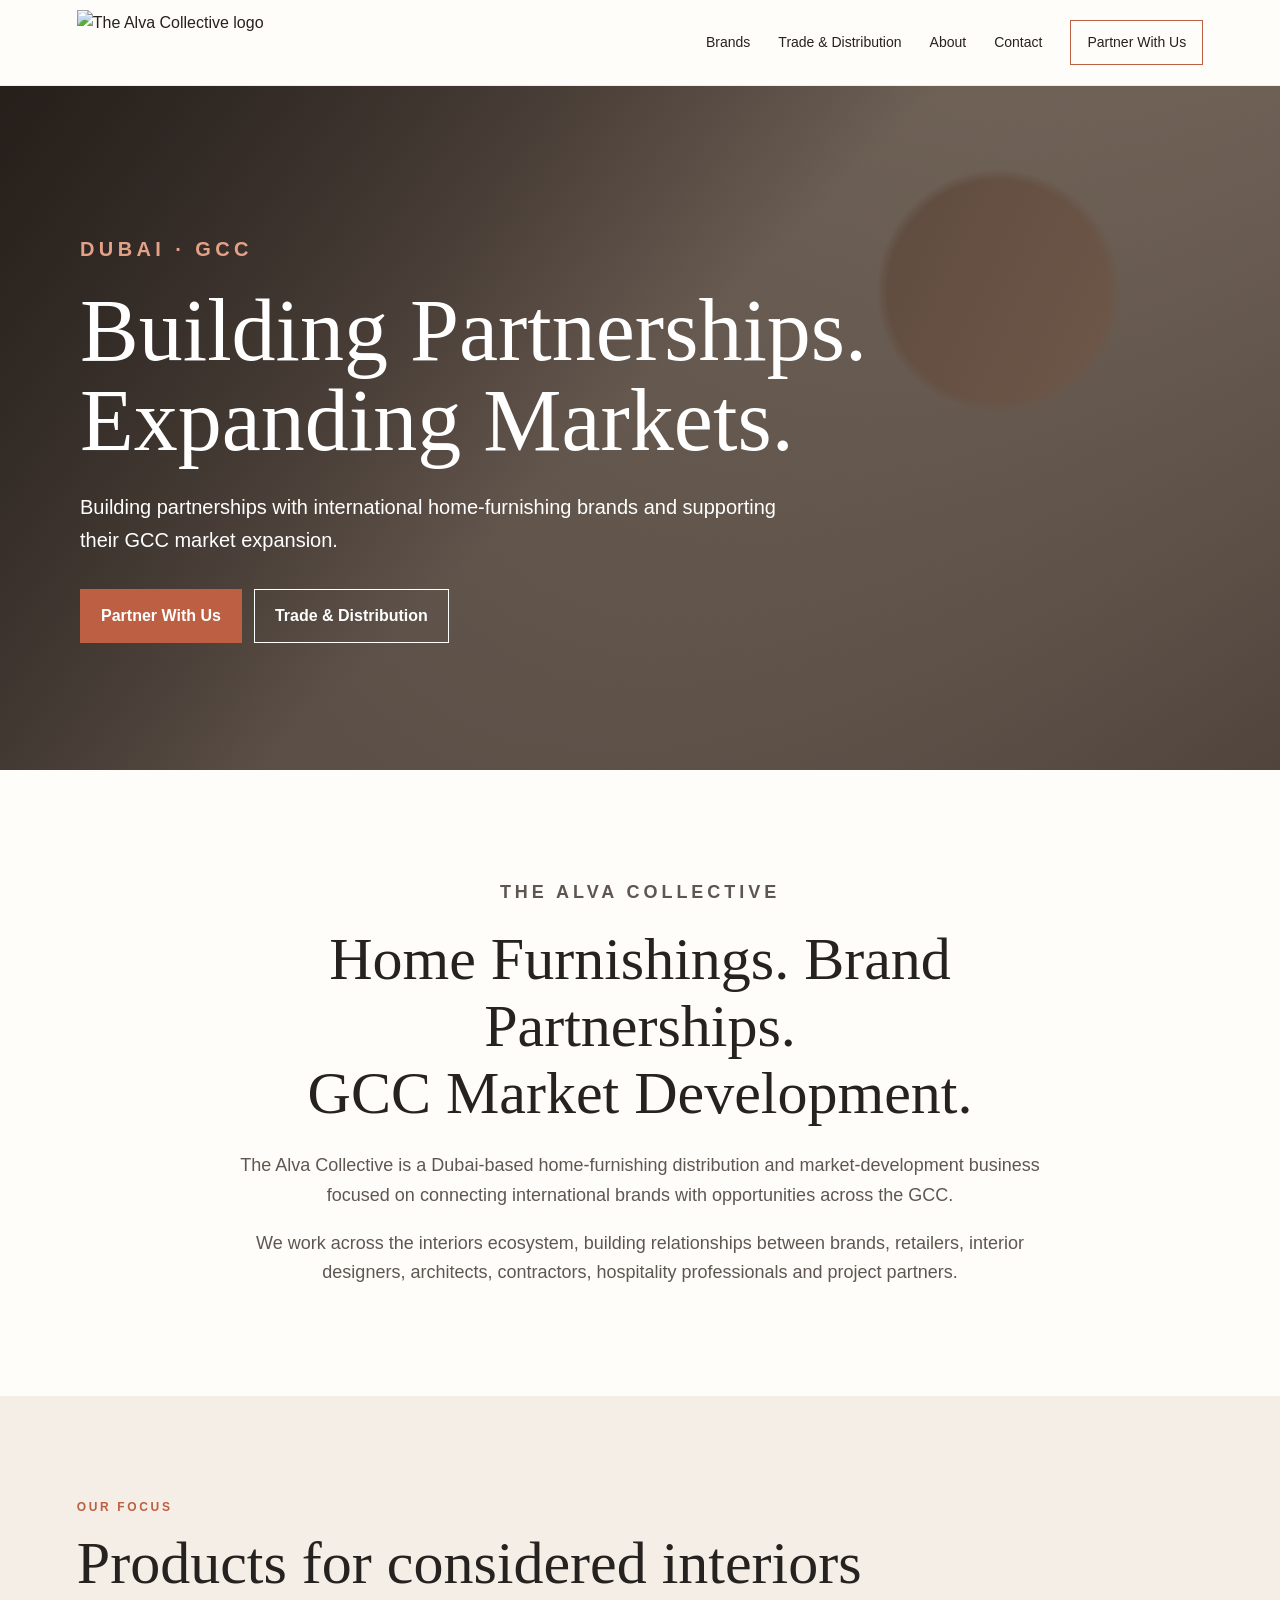
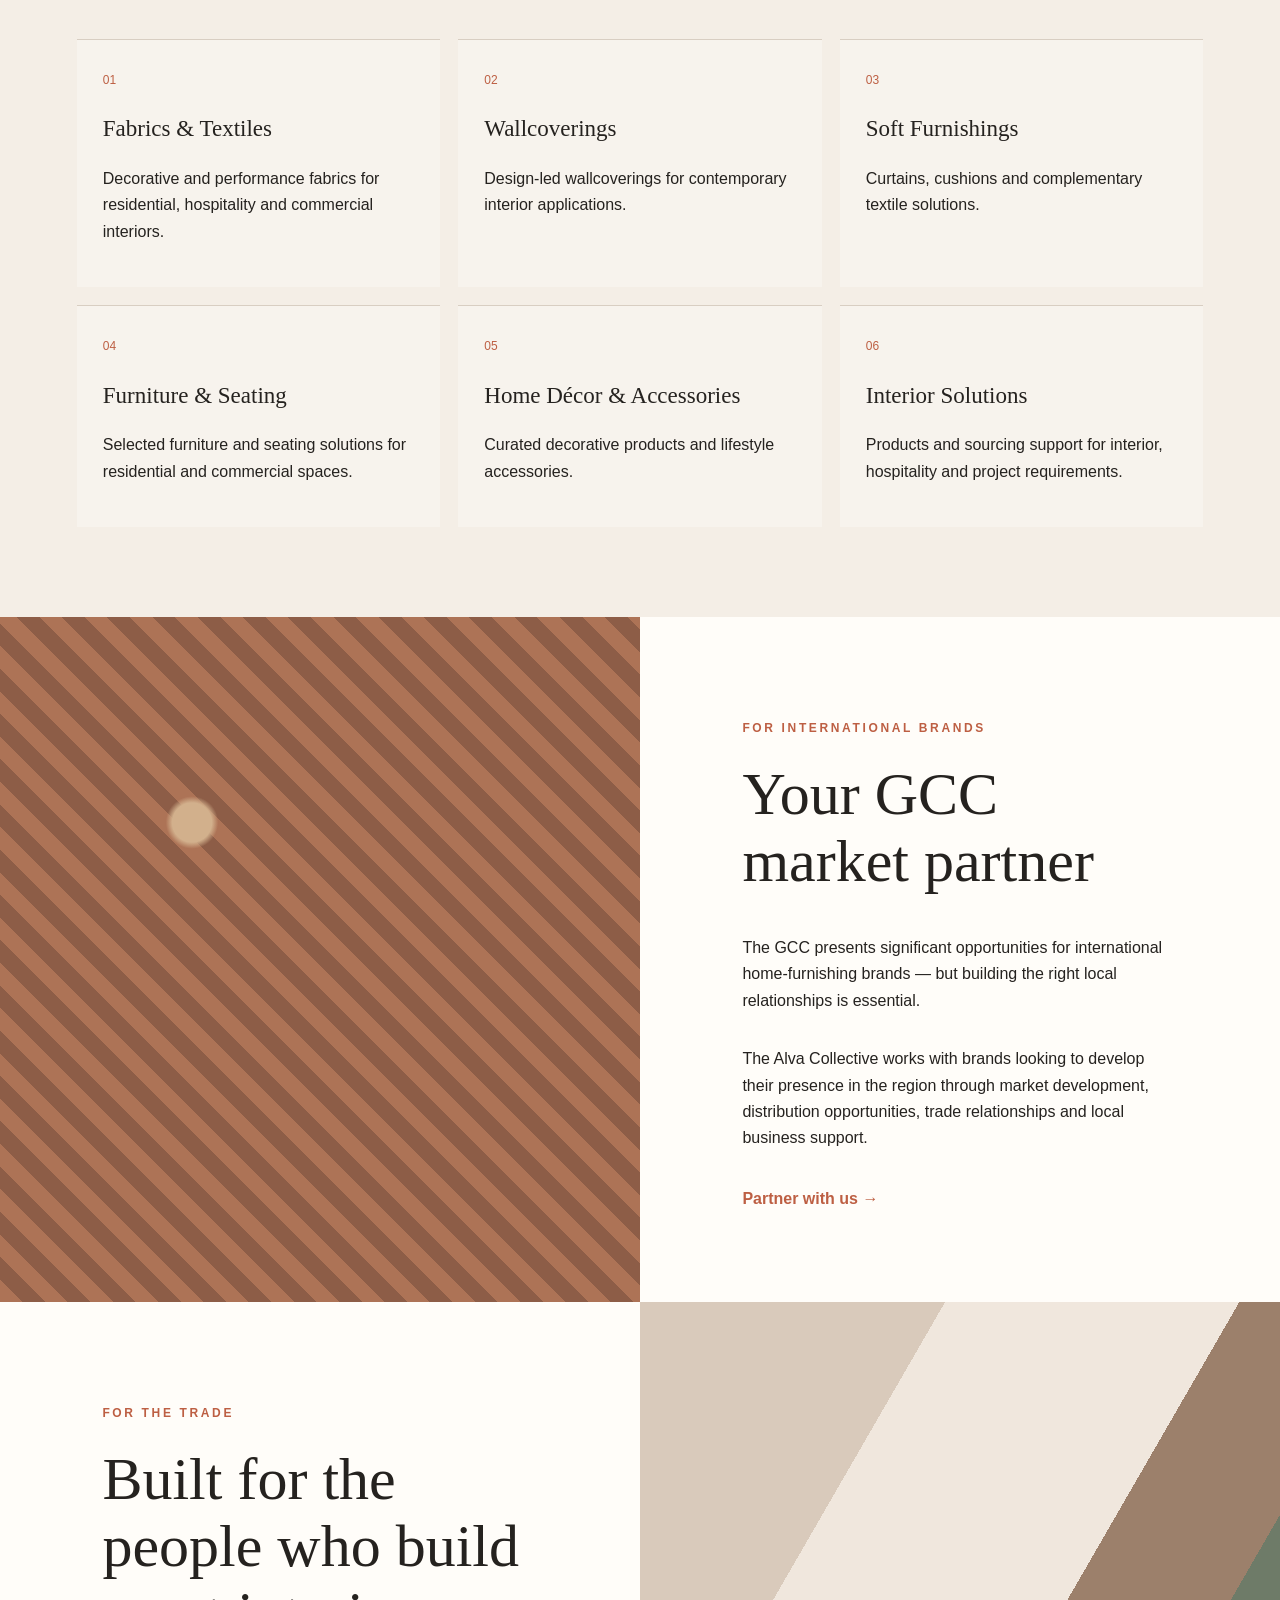
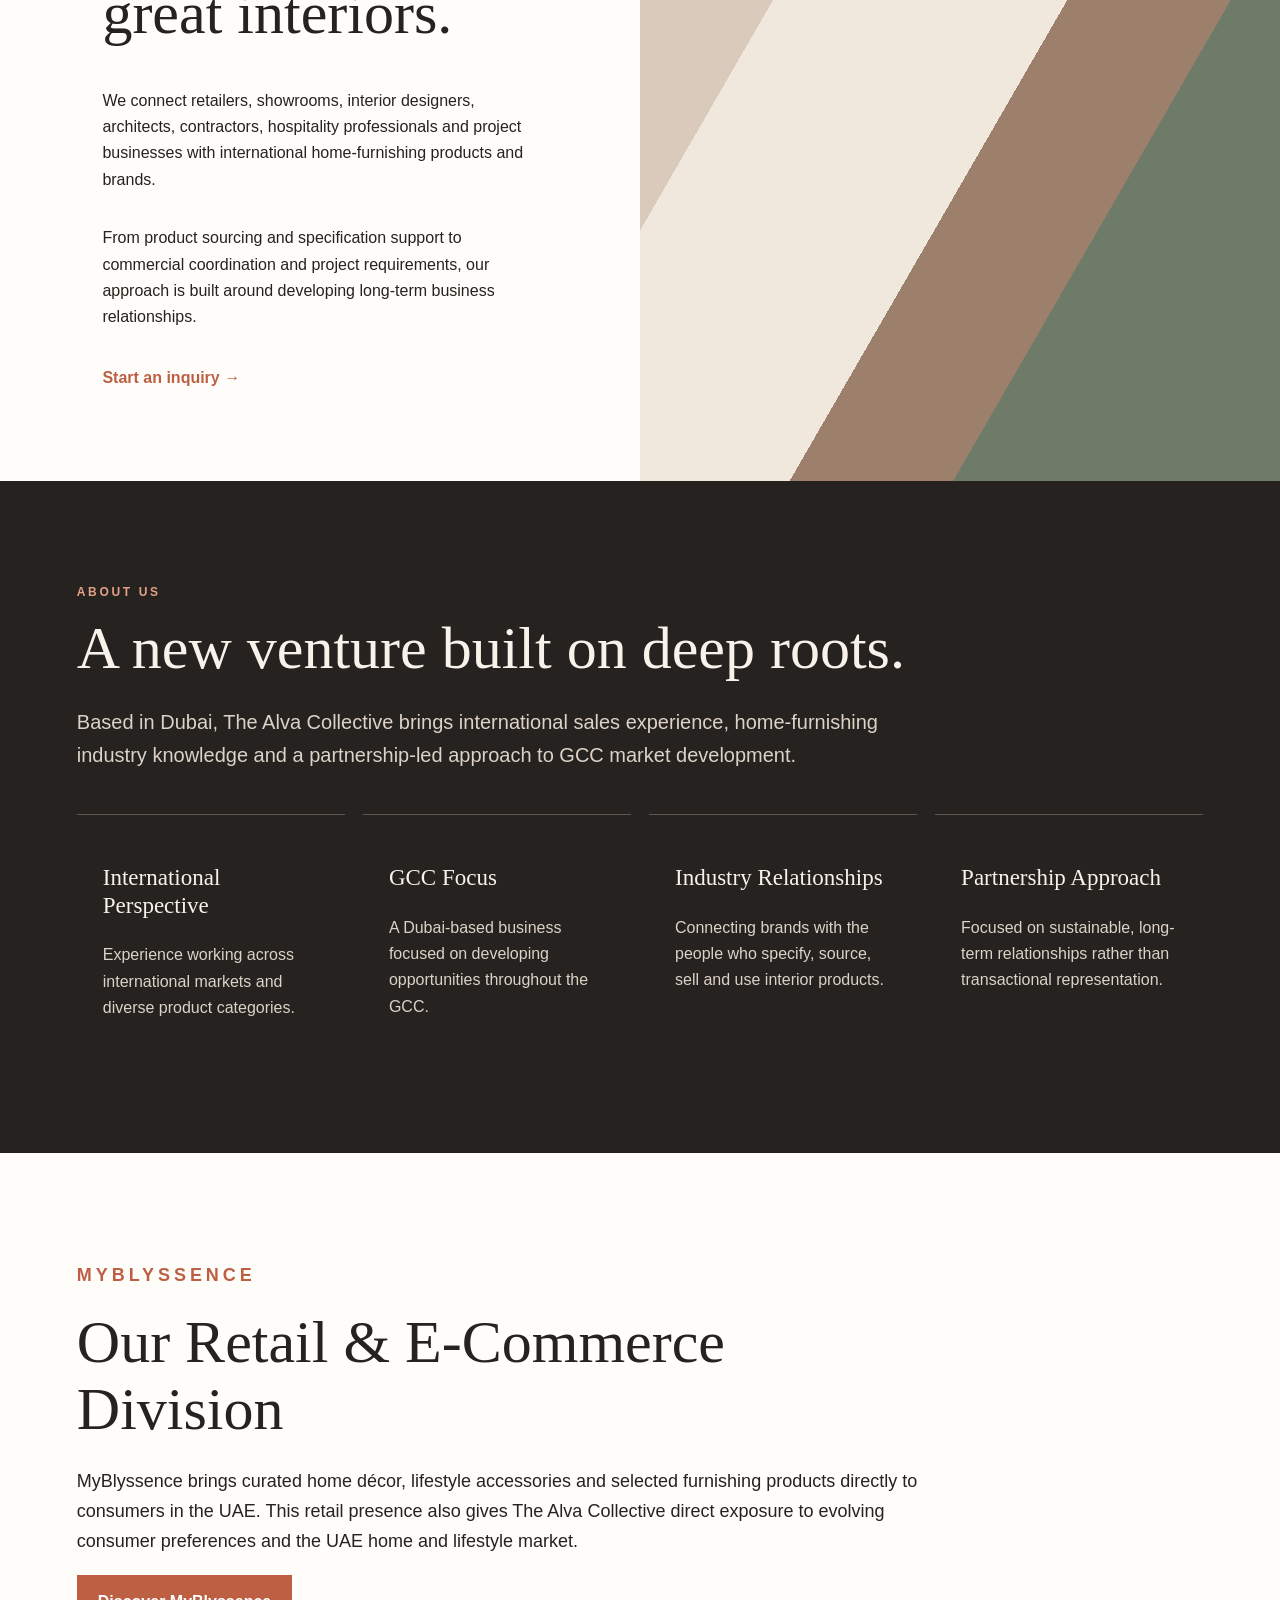
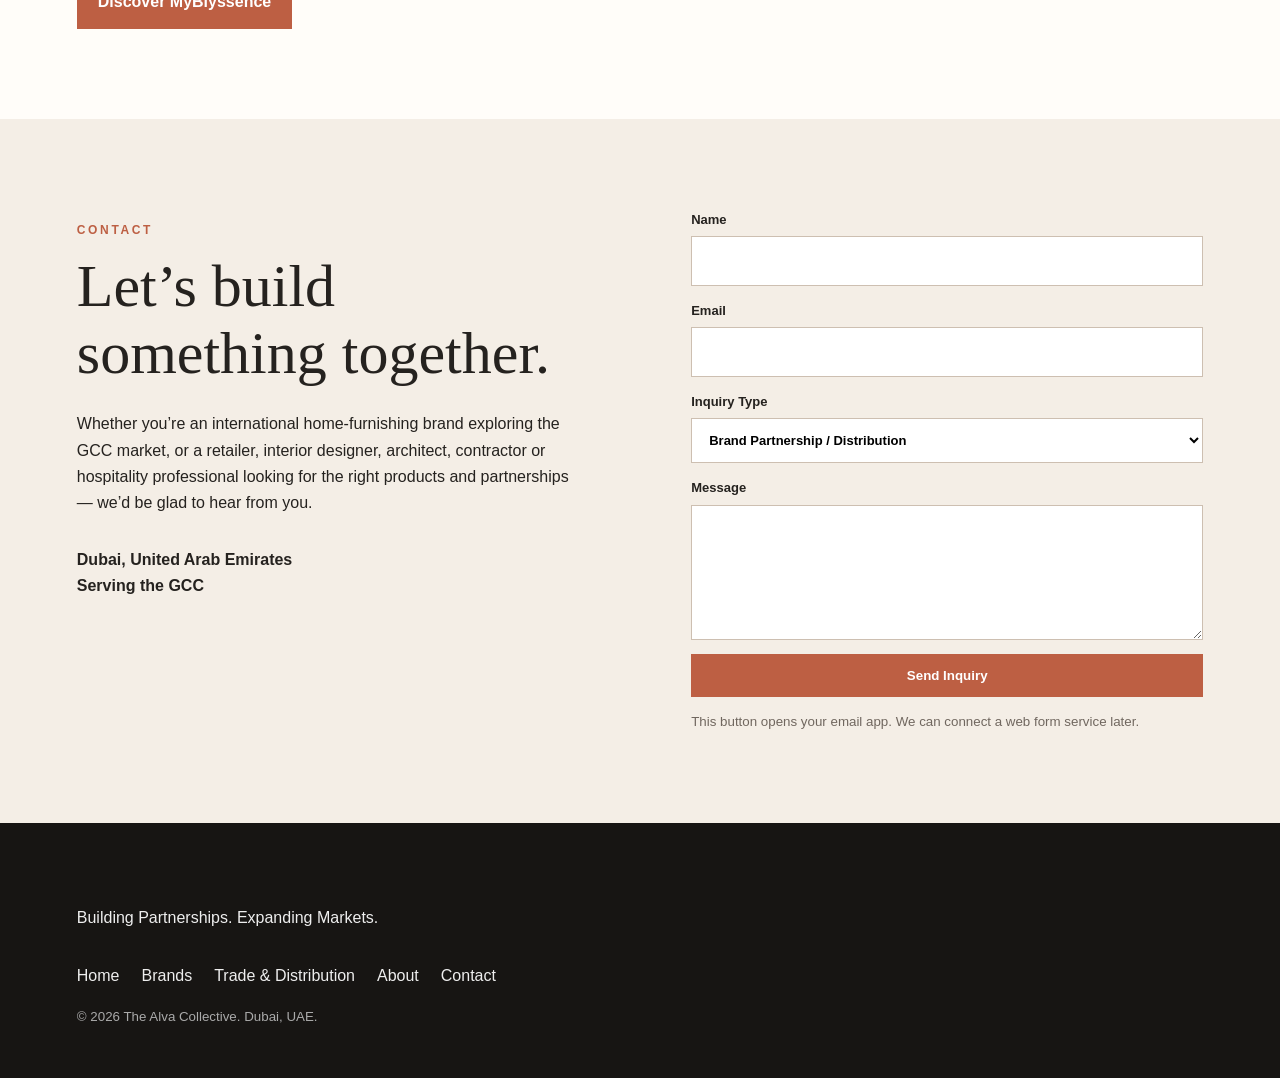
==== index.html @ be00d3bb "Add files via upload" ====
<!doctype html><html lang="en"><head><meta charset="utf-8"><meta name="viewport" content="width=device-width,initial-scale=1"><title>The Alva Collective | GCC Home Furnishing Partnerships</title><meta name="description" content="Dubai-based home-furnishing business building partnerships with international brands and supporting GCC market expansion."><link rel="stylesheet" href="styles.css"></head><body>
<header><a class="brand" href="#home"><img src="assets/logo.png" alt="The Alva Collective logo"></a><button class="menu" aria-label="Menu">☰</button><nav><a href="#brands">Brands</a><a href="#trade">Trade & Distribution</a><a href="#about">About</a><a href="#contact">Contact</a><a class="pill" href="#contact">Partner With Us</a></nav></header>
<main id="home">
<section class="hero"><div class="hero-bg"></div><div class="hero-copy"><p class="eyebrow">DUBAI · GCC</p><h1>Building Partnerships.<br>Expanding Markets.</h1><p>Building partnerships with international home-furnishing brands and supporting their GCC market expansion.</p><div class="actions"><a class="btn primary" href="#contact">Partner With Us</a><a class="btn ghost" href="#trade">Trade & Distribution</a></div></div></section>
<section class="intro"><p class="eyebrow">THE ALVA COLLECTIVE</p><h2>Home Furnishings. Brand Partnerships.<br>GCC Market Development.</h2><p>The Alva Collective is a Dubai-based home-furnishing distribution and market-development business focused on connecting international brands with opportunities across the GCC.</p><p>We work across the interiors ecosystem, building relationships between brands, retailers, interior designers, architects, contractors, hospitality professionals and project partners.</p></section>
<section id="brands" class="section warm"><p class="eyebrow">OUR FOCUS</p><h2>Products for considered interiors</h2><div class="grid six"><article><span>01</span><h3>Fabrics & Textiles</h3><p>Decorative and performance fabrics for residential, hospitality and commercial interiors.</p></article><article><span>02</span><h3>Wallcoverings</h3><p>Design-led wallcoverings for contemporary interior applications.</p></article><article><span>03</span><h3>Soft Furnishings</h3><p>Curtains, cushions and complementary textile solutions.</p></article><article><span>04</span><h3>Furniture & Seating</h3><p>Selected furniture and seating solutions for residential and commercial spaces.</p></article><article><span>05</span><h3>Home Décor & Accessories</h3><p>Curated decorative products and lifestyle accessories.</p></article><article><span>06</span><h3>Interior Solutions</h3><p>Products and sourcing support for interior, hospitality and project requirements.</p></article></div></section>
<section id="trade" class="split"><div class="visual texture"></div><div class="copy"><p class="eyebrow">FOR INTERNATIONAL BRANDS</p><h2>Your GCC market partner</h2><p>The GCC presents significant opportunities for international home-furnishing brands — but building the right local relationships is essential.</p><p>The Alva Collective works with brands looking to develop their presence in the region through market development, distribution opportunities, trade relationships and local business support.</p><a class="textlink" href="#contact">Partner with us →</a></div></section>
<section class="split reverse"><div class="visual interior"></div><div class="copy"><p class="eyebrow">FOR THE TRADE</p><h2>Built for the people who build great interiors.</h2><p>We connect retailers, showrooms, interior designers, architects, contractors, hospitality professionals and project businesses with international home-furnishing products and brands.</p><p>From product sourcing and specification support to commercial coordination and project requirements, our approach is built around developing long-term business relationships.</p><a class="textlink" href="#contact">Start an inquiry →</a></div></section>
<section id="about" class="section dark"><p class="eyebrow">ABOUT US</p><h2>A new venture built on deep roots.</h2><p class="lead">Based in Dubai, The Alva Collective brings international sales experience, home-furnishing industry knowledge and a partnership-led approach to GCC market development.</p><div class="grid four"><article><h3>International Perspective</h3><p>Experience working across international markets and diverse product categories.</p></article><article><h3>GCC Focus</h3><p>A Dubai-based business focused on developing opportunities throughout the GCC.</p></article><article><h3>Industry Relationships</h3><p>Connecting brands with the people who specify, source, sell and use interior products.</p></article><article><h3>Partnership Approach</h3><p>Focused on sustainable, long-term relationships rather than transactional representation.</p></article></div></section>
<section class="section retail"><p class="eyebrow">MYBLYSSENCE</p><h2>Our Retail & E-Commerce Division</h2><p>MyBlyssence brings curated home décor, lifestyle accessories and selected furnishing products directly to consumers in the UAE. This retail presence also gives The Alva Collective direct exposure to evolving consumer preferences and the UAE home and lifestyle market.</p><a class="btn primary" href="https://www.myblyssence.com" target="_blank" rel="noopener">Discover MyBlyssence</a></section>
<section id="contact" class="contact"><div><p class="eyebrow">CONTACT</p><h2>Let’s build something together.</h2><p>Whether you’re an international home-furnishing brand exploring the GCC market, or a retailer, interior designer, architect, contractor or hospitality professional looking for the right products and partnerships — we’d be glad to hear from you.</p><p class="location">Dubai, United Arab Emirates<br>Serving the GCC</p></div><form action="mailto:info@thealvacollective.com" method="post" enctype="text/plain"><label>Name<input name="Name" required></label><label>Email<input type="email" name="Email" required></label><label>Inquiry Type<select name="Inquiry Type"><option>Brand Partnership / Distribution</option><option>Retail & Wholesale</option><option>Interior Design & Architecture</option><option>Hospitality & Contract</option><option>Product / Project Inquiry</option><option>Other</option></select></label><label>Message<textarea name="Message" rows="5" required></textarea></label><button class="btn primary" type="submit">Send Inquiry</button><small>This button opens your email app. We can connect a web form service later.</small></form></section>
</main><footer><img src="assets/logo.png" alt=""><p>Building Partnerships. Expanding Markets.</p><div><a href="#home">Home</a><a href="#brands">Brands</a><a href="#trade">Trade & Distribution</a><a href="#about">About</a><a href="#contact">Contact</a></div><small>© 2026 The Alva Collective. Dubai, UAE.</small></footer><script src="script.js"></script></body></html>
---- styles.css ----
:root{--ink:#25221f;--cream:#f4eee6;--paper:#fffdf9;--terra:#bd5f43;--sage:#74856f;--line:#d8cec2}*{box-sizing:border-box}html{scroll-behavior:smooth}body{margin:0;font-family:Arial,Helvetica,sans-serif;color:var(--ink);background:var(--paper);line-height:1.65}header{height:86px;padding:10px 6vw;display:flex;align-items:center;justify-content:space-between;background:rgba(255,253,249,.96);position:sticky;top:0;z-index:20;border-bottom:1px solid #eee}.brand img{height:65px;width:auto;display:block}nav{display:flex;gap:28px;align-items:center}a{color:inherit;text-decoration:none}nav a{font-size:14px}.pill{border:1px solid var(--terra);padding:10px 16px}.menu{display:none;border:0;background:none;font-size:26px}.hero{min-height:76vh;position:relative;display:grid;place-items:center;overflow:hidden;background:#352f2a}.hero-bg{position:absolute;inset:0;background:linear-gradient(115deg,rgba(22,18,15,.78),rgba(22,18,15,.25)),radial-gradient(circle at 78% 30%,#a87d63 0 10%,transparent 11%),linear-gradient(135deg,#5f493c,#c1a48e 48%,#665448);filter:saturate(.8)}.hero-copy{position:relative;color:white;width:min(1120px,88vw);padding:90px 0}.hero h1{font-family:Georgia,serif;font-weight:400;font-size:clamp(44px,7vw,88px);line-height:1.03;margin:8px 0 24px}.hero p{max-width:700px;font-size:20px}.eyebrow{font-size:12px;letter-spacing:.22em;font-weight:700;color:var(--terra)}.hero .eyebrow,.dark .eyebrow{color:#e5a088}.actions{display:flex;gap:12px;margin-top:32px}.btn{display:inline-block;padding:13px 20px;border:1px solid var(--terra);cursor:pointer;font-weight:700}.primary{background:var(--terra);color:#fff}.ghost{border-color:#fff;color:#fff}.intro,.section,.contact{padding:90px max(6vw,24px)}.intro{max-width:1000px;margin:auto;text-align:center}.intro h2,.section h2,.copy h2,.contact h2{font:400 clamp(34px,5vw,60px)/1.12 Georgia,serif;margin:10px 0 24px}.intro p{font-size:18px;color:#5e5751}.warm{background:var(--cream)}.grid{display:grid;gap:18px;margin-top:42px}.six{grid-template-columns:repeat(3,1fr)}.four{grid-template-columns:repeat(4,1fr)}.grid article{padding:26px;border-top:1px solid var(--line);background:rgba(255,255,255,.28)}.grid article span{font-size:12px;color:var(--terra)}h3{font:400 23px/1.2 Georgia,serif}.split{display:grid;grid-template-columns:1fr 1fr;min-height:620px}.split.reverse .visual{order:2}.split.reverse .copy{order:1}.copy{padding:90px 8vw;display:flex;flex-direction:column;justify-content:center}.visual{min-height:520px}.texture{background:radial-gradient(circle at 30% 30%,#d2b08c 0 3%,transparent 4%),repeating-linear-gradient(45deg,#ad7356 0 16px,#8d5d47 16px 32px)}.interior{background:linear-gradient(120deg,#d9cabb 0 28%,#f0e7dd 28% 55%,#9c806b 55% 70%,#6e7b68 70%)}.textlink{color:var(--terra);font-weight:700;margin-top:18px}.dark{background:var(--ink);color:#f8f2ea}.dark .grid article{border-color:#5d5650;background:transparent}.dark p{color:#ddd2c7}.lead{max-width:850px;font-size:20px}.retail{max-width:1000px}.retail p{font-size:18px}.contact{background:var(--cream);display:grid;grid-template-columns:1fr 1fr;gap:8vw}.contact form{display:grid;gap:14px}.contact label{font-size:13px;font-weight:700}.contact input,.contact select,.contact textarea{display:block;width:100%;margin-top:6px;padding:13px;border:1px solid #cdbfb1;background:#fff;font:inherit}.contact small{color:#70675f}.location{margin-top:30px;font-weight:700}footer{padding:50px 6vw;background:#171513;color:#eee;display:grid;gap:16px}footer img{width:120px;background:#fff;border-radius:2px}footer div{display:flex;gap:22px;flex-wrap:wrap}footer small{color:#aaa}@media(max-width:850px){header{height:76px}.brand img{height:56px}.menu{display:block}nav{display:none;position:absolute;top:76px;left:0;right:0;background:var(--paper);padding:22px 6vw;flex-direction:column;align-items:flex-start;border-bottom:1px solid #ddd}nav.open{display:flex}.hero{min-height:70vh}.six,.four{grid-template-columns:1fr 1fr}.split,.contact{grid-template-columns:1fr}.split.reverse .visual,.split.reverse .copy{order:initial}.visual{min-height:360px}.copy{padding:65px 7vw}}@media(max-width:540px){.six,.four{grid-template-columns:1fr}.actions{flex-direction:column;align-items:flex-start}.hero-copy{padding:70px 0}.intro,.section,.contact{padding:65px 24px}}
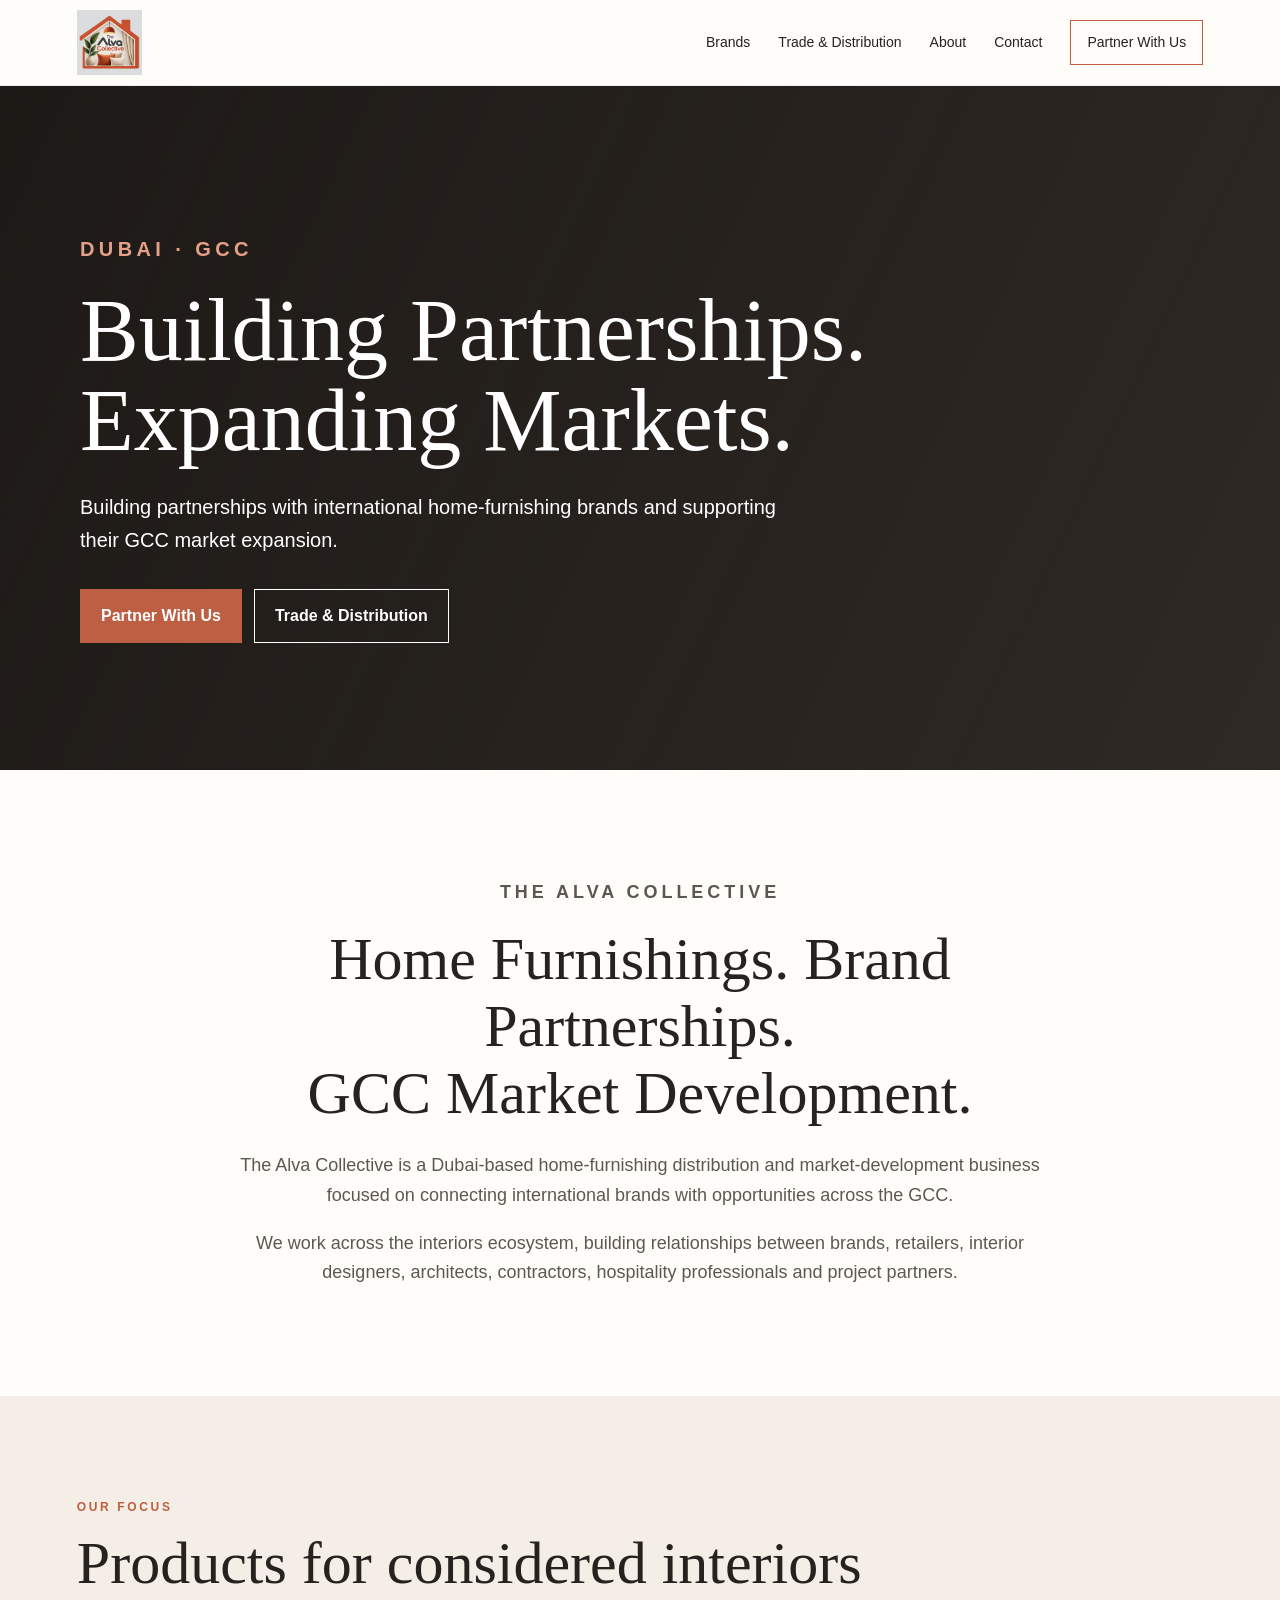
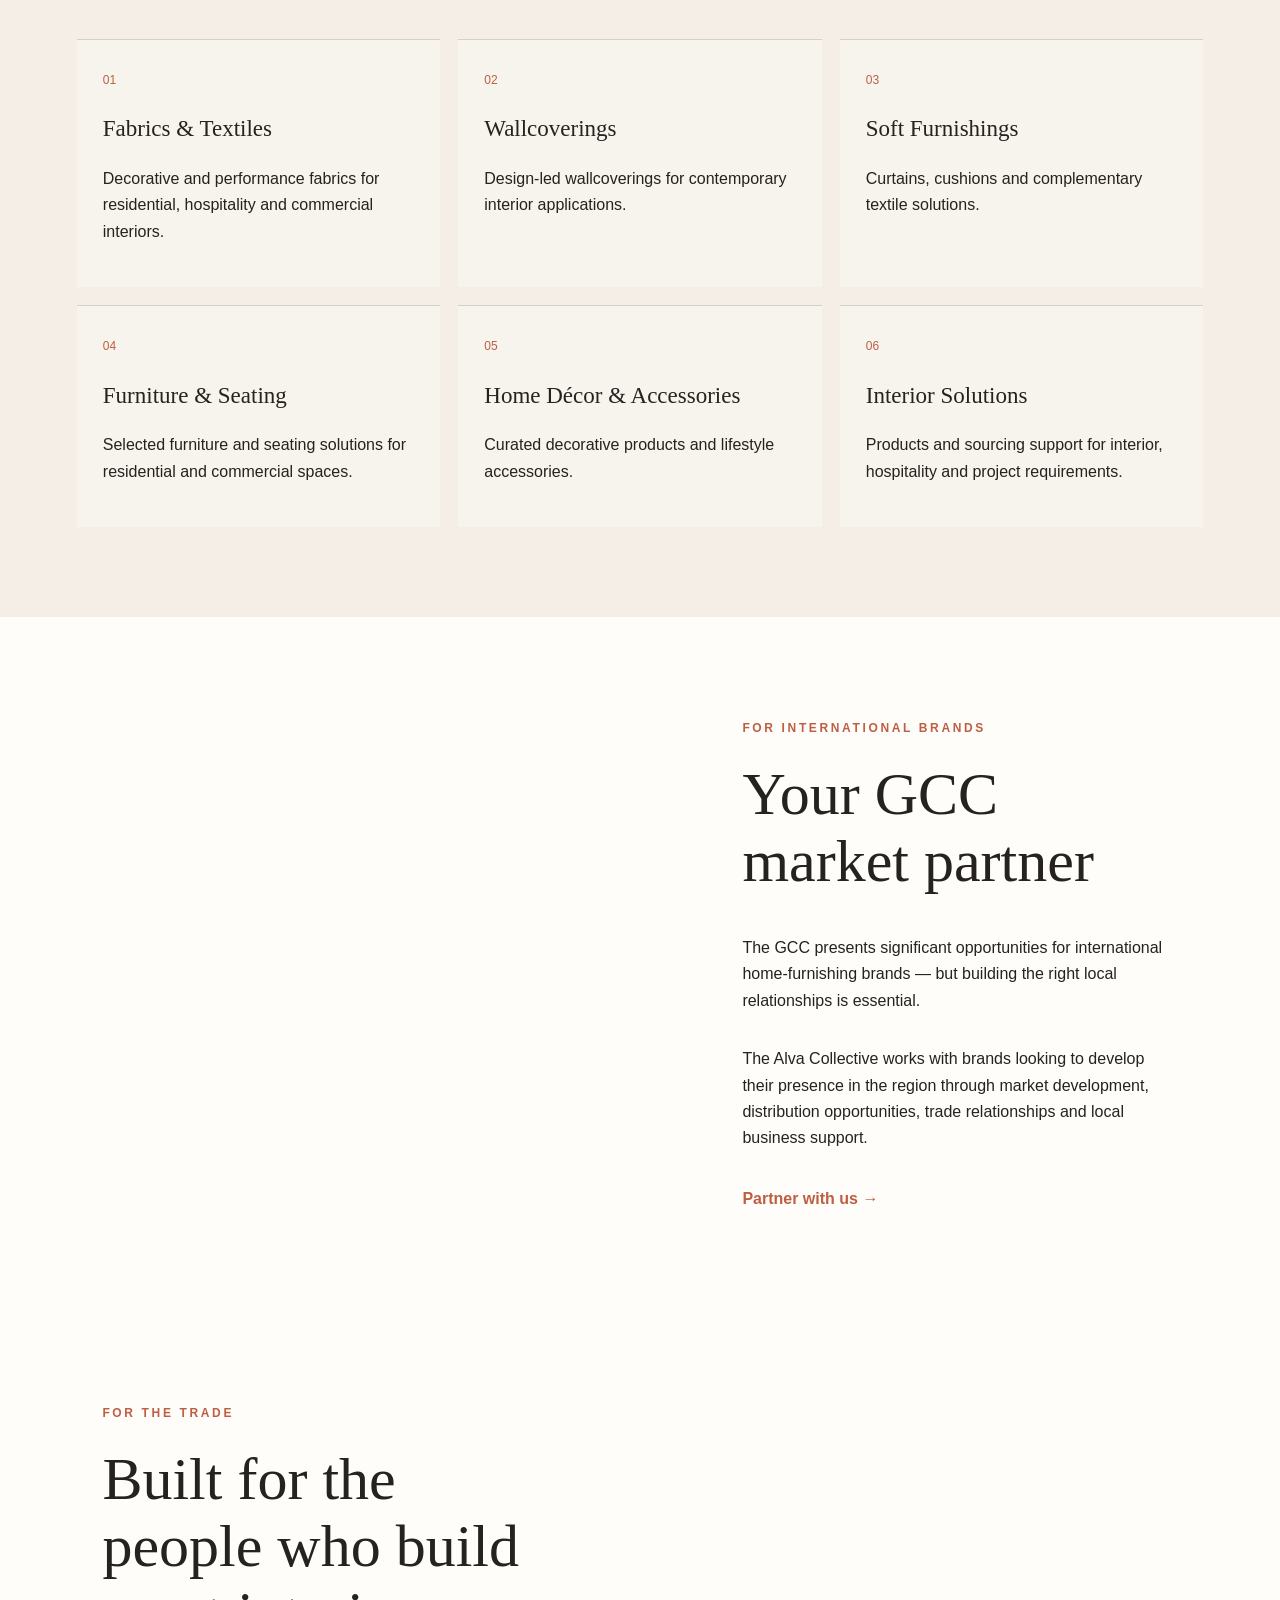
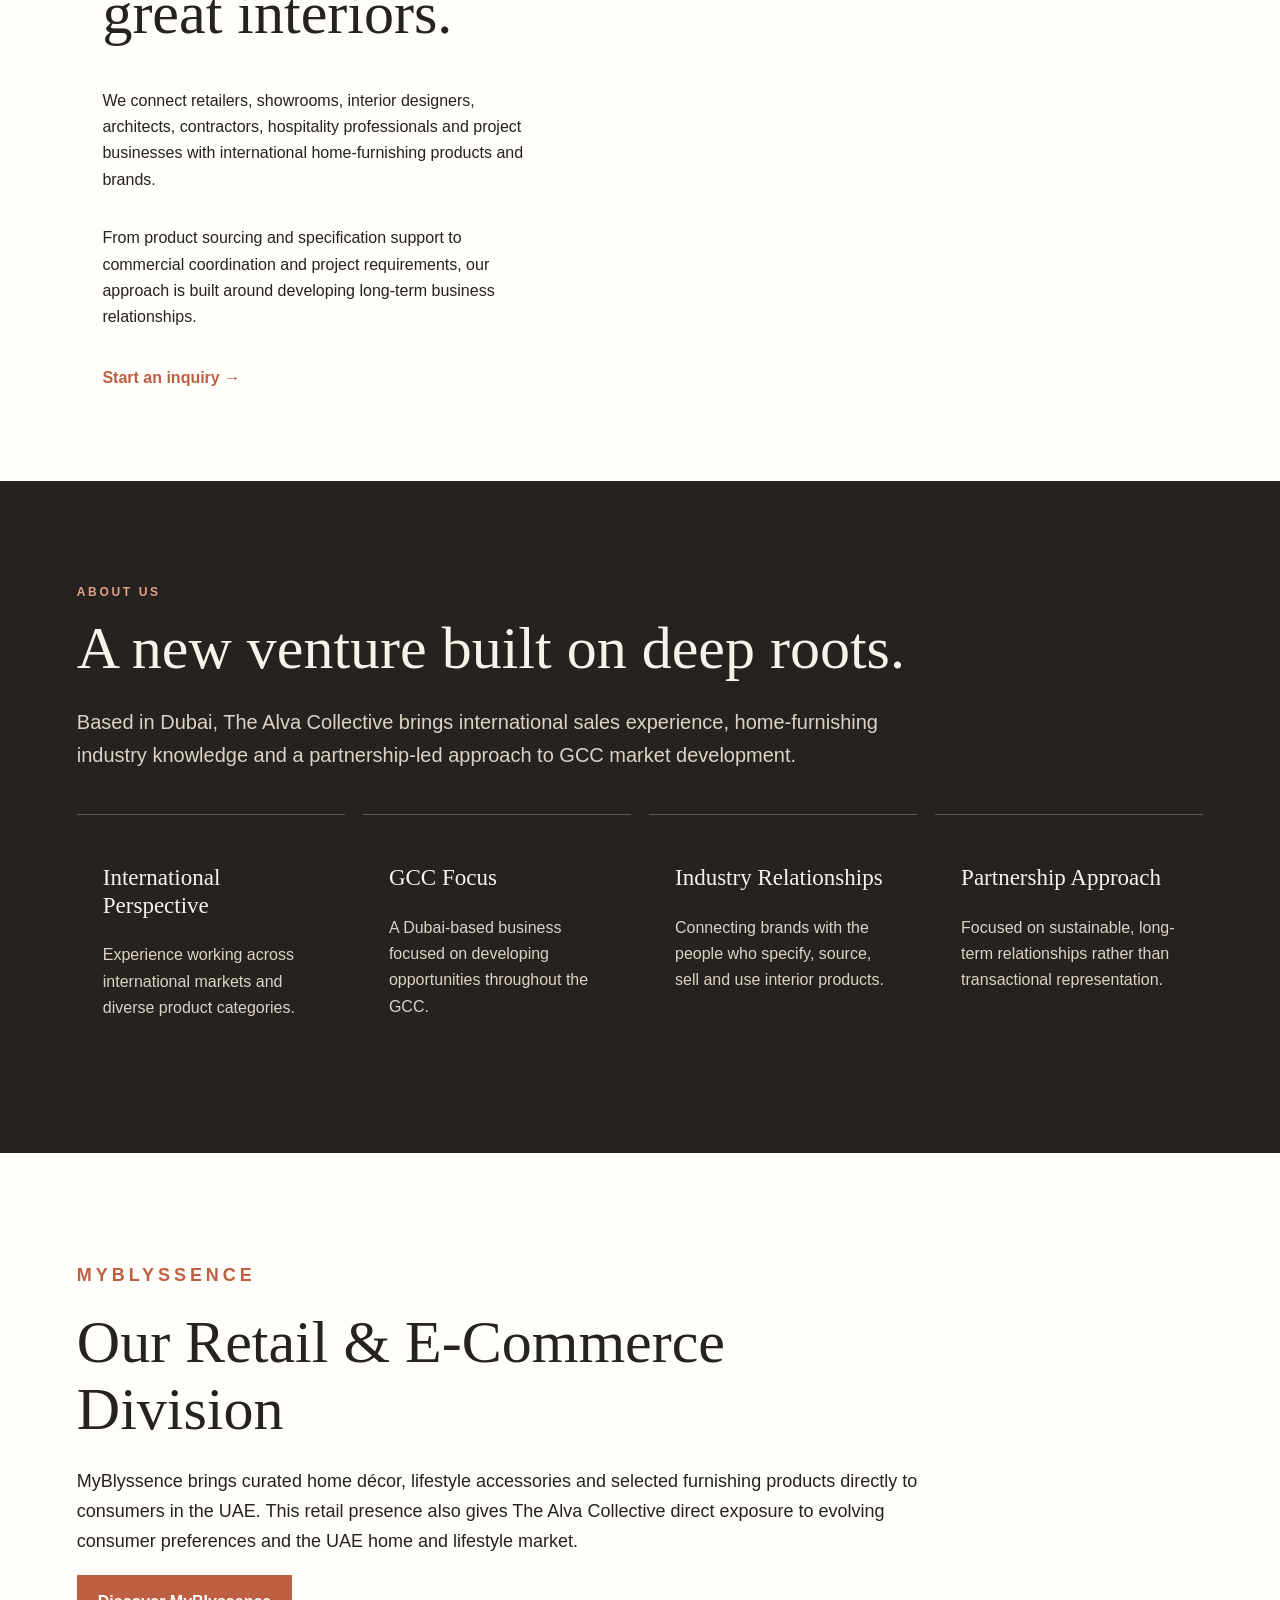
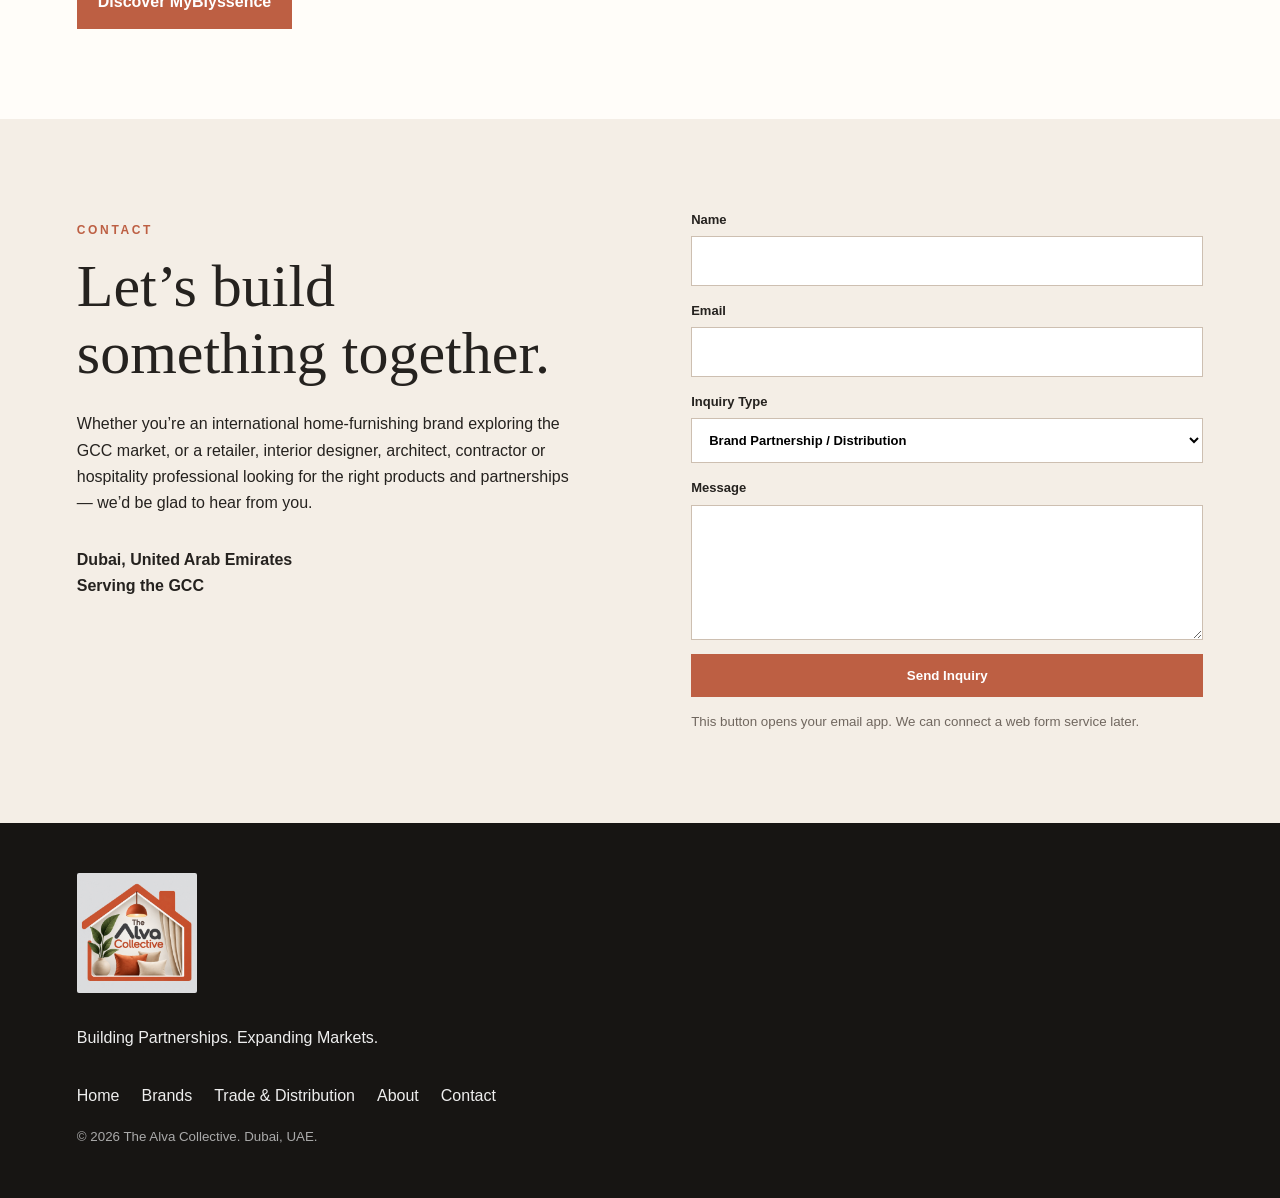
==== commit c2d08be7: "Add files via upload" ====
--- a/index.html
+++ b/index.html
@@ -1,5 +1,5 @@
 <!doctype html><html lang="en"><head><meta charset="utf-8"><meta name="viewport" content="width=device-width,initial-scale=1"><title>The Alva Collective | GCC Home Furnishing Partnerships</title><meta name="description" content="Dubai-based home-furnishing business building partnerships with international brands and supporting GCC market expansion."><link rel="stylesheet" href="styles.css"></head><body>
-<header><a class="brand" href="#home"><img src="assets/logo.png" alt="The Alva Collective logo"></a><button class="menu" aria-label="Menu">☰</button><nav><a href="#brands">Brands</a><a href="#trade">Trade & Distribution</a><a href="#about">About</a><a href="#contact">Contact</a><a class="pill" href="#contact">Partner With Us</a></nav></header>
+<header><a class="brand" href="#home"><img src="logo.png" alt="The Alva Collective logo"></a><button class="menu" aria-label="Menu">☰</button><nav><a href="#brands">Brands</a><a href="#trade">Trade & Distribution</a><a href="#about">About</a><a href="#contact">Contact</a><a class="pill" href="#contact">Partner With Us</a></nav></header>
 <main id="home">
 <section class="hero"><div class="hero-bg"></div><div class="hero-copy"><p class="eyebrow">DUBAI · GCC</p><h1>Building Partnerships.<br>Expanding Markets.</h1><p>Building partnerships with international home-furnishing brands and supporting their GCC market expansion.</p><div class="actions"><a class="btn primary" href="#contact">Partner With Us</a><a class="btn ghost" href="#trade">Trade & Distribution</a></div></div></section>
 <section class="intro"><p class="eyebrow">THE ALVA COLLECTIVE</p><h2>Home Furnishings. Brand Partnerships.<br>GCC Market Development.</h2><p>The Alva Collective is a Dubai-based home-furnishing distribution and market-development business focused on connecting international brands with opportunities across the GCC.</p><p>We work across the interiors ecosystem, building relationships between brands, retailers, interior designers, architects, contractors, hospitality professionals and project partners.</p></section>
@@ -9,4 +9,4 @@
 <section id="about" class="section dark"><p class="eyebrow">ABOUT US</p><h2>A new venture built on deep roots.</h2><p class="lead">Based in Dubai, The Alva Collective brings international sales experience, home-furnishing industry knowledge and a partnership-led approach to GCC market development.</p><div class="grid four"><article><h3>International Perspective</h3><p>Experience working across international markets and diverse product categories.</p></article><article><h3>GCC Focus</h3><p>A Dubai-based business focused on developing opportunities throughout the GCC.</p></article><article><h3>Industry Relationships</h3><p>Connecting brands with the people who specify, source, sell and use interior products.</p></article><article><h3>Partnership Approach</h3><p>Focused on sustainable, long-term relationships rather than transactional representation.</p></article></div></section>
 <section class="section retail"><p class="eyebrow">MYBLYSSENCE</p><h2>Our Retail & E-Commerce Division</h2><p>MyBlyssence brings curated home décor, lifestyle accessories and selected furnishing products directly to consumers in the UAE. This retail presence also gives The Alva Collective direct exposure to evolving consumer preferences and the UAE home and lifestyle market.</p><a class="btn primary" href="https://www.myblyssence.com" target="_blank" rel="noopener">Discover MyBlyssence</a></section>
 <section id="contact" class="contact"><div><p class="eyebrow">CONTACT</p><h2>Let’s build something together.</h2><p>Whether you’re an international home-furnishing brand exploring the GCC market, or a retailer, interior designer, architect, contractor or hospitality professional looking for the right products and partnerships — we’d be glad to hear from you.</p><p class="location">Dubai, United Arab Emirates<br>Serving the GCC</p></div><form action="mailto:info@thealvacollective.com" method="post" enctype="text/plain"><label>Name<input name="Name" required></label><label>Email<input type="email" name="Email" required></label><label>Inquiry Type<select name="Inquiry Type"><option>Brand Partnership / Distribution</option><option>Retail & Wholesale</option><option>Interior Design & Architecture</option><option>Hospitality & Contract</option><option>Product / Project Inquiry</option><option>Other</option></select></label><label>Message<textarea name="Message" rows="5" required></textarea></label><button class="btn primary" type="submit">Send Inquiry</button><small>This button opens your email app. We can connect a web form service later.</small></form></section>
-</main><footer><img src="assets/logo.png" alt=""><p>Building Partnerships. Expanding Markets.</p><div><a href="#home">Home</a><a href="#brands">Brands</a><a href="#trade">Trade & Distribution</a><a href="#about">About</a><a href="#contact">Contact</a></div><small>© 2026 The Alva Collective. Dubai, UAE.</small></footer><script src="script.js"></script></body></html>
+</main><footer><img src="logo.png" alt=""><p>Building Partnerships. Expanding Markets.</p><div><a href="#home">Home</a><a href="#brands">Brands</a><a href="#trade">Trade & Distribution</a><a href="#about">About</a><a href="#contact">Contact</a></div><small>© 2026 The Alva Collective. Dubai, UAE.</small></footer><script src="script.js"></script></body></html>
--- a/styles.css
+++ b/styles.css
@@ -1 +1,5 @@
 :root{--ink:#25221f;--cream:#f4eee6;--paper:#fffdf9;--terra:#bd5f43;--sage:#74856f;--line:#d8cec2}*{box-sizing:border-box}html{scroll-behavior:smooth}body{margin:0;font-family:Arial,Helvetica,sans-serif;color:var(--ink);background:var(--paper);line-height:1.65}header{height:86px;padding:10px 6vw;display:flex;align-items:center;justify-content:space-between;background:rgba(255,253,249,.96);position:sticky;top:0;z-index:20;border-bottom:1px solid #eee}.brand img{height:65px;width:auto;display:block}nav{display:flex;gap:28px;align-items:center}a{color:inherit;text-decoration:none}nav a{font-size:14px}.pill{border:1px solid var(--terra);padding:10px 16px}.menu{display:none;border:0;background:none;font-size:26px}.hero{min-height:76vh;position:relative;display:grid;place-items:center;overflow:hidden;background:#352f2a}.hero-bg{position:absolute;inset:0;background:linear-gradient(115deg,rgba(22,18,15,.78),rgba(22,18,15,.25)),radial-gradient(circle at 78% 30%,#a87d63 0 10%,transparent 11%),linear-gradient(135deg,#5f493c,#c1a48e 48%,#665448);filter:saturate(.8)}.hero-copy{position:relative;color:white;width:min(1120px,88vw);padding:90px 0}.hero h1{font-family:Georgia,serif;font-weight:400;font-size:clamp(44px,7vw,88px);line-height:1.03;margin:8px 0 24px}.hero p{max-width:700px;font-size:20px}.eyebrow{font-size:12px;letter-spacing:.22em;font-weight:700;color:var(--terra)}.hero .eyebrow,.dark .eyebrow{color:#e5a088}.actions{display:flex;gap:12px;margin-top:32px}.btn{display:inline-block;padding:13px 20px;border:1px solid var(--terra);cursor:pointer;font-weight:700}.primary{background:var(--terra);color:#fff}.ghost{border-color:#fff;color:#fff}.intro,.section,.contact{padding:90px max(6vw,24px)}.intro{max-width:1000px;margin:auto;text-align:center}.intro h2,.section h2,.copy h2,.contact h2{font:400 clamp(34px,5vw,60px)/1.12 Georgia,serif;margin:10px 0 24px}.intro p{font-size:18px;color:#5e5751}.warm{background:var(--cream)}.grid{display:grid;gap:18px;margin-top:42px}.six{grid-template-columns:repeat(3,1fr)}.four{grid-template-columns:repeat(4,1fr)}.grid article{padding:26px;border-top:1px solid var(--line);background:rgba(255,255,255,.28)}.grid article span{font-size:12px;color:var(--terra)}h3{font:400 23px/1.2 Georgia,serif}.split{display:grid;grid-template-columns:1fr 1fr;min-height:620px}.split.reverse .visual{order:2}.split.reverse .copy{order:1}.copy{padding:90px 8vw;display:flex;flex-direction:column;justify-content:center}.visual{min-height:520px}.texture{background:radial-gradient(circle at 30% 30%,#d2b08c 0 3%,transparent 4%),repeating-linear-gradient(45deg,#ad7356 0 16px,#8d5d47 16px 32px)}.interior{background:linear-gradient(120deg,#d9cabb 0 28%,#f0e7dd 28% 55%,#9c806b 55% 70%,#6e7b68 70%)}.textlink{color:var(--terra);font-weight:700;margin-top:18px}.dark{background:var(--ink);color:#f8f2ea}.dark .grid article{border-color:#5d5650;background:transparent}.dark p{color:#ddd2c7}.lead{max-width:850px;font-size:20px}.retail{max-width:1000px}.retail p{font-size:18px}.contact{background:var(--cream);display:grid;grid-template-columns:1fr 1fr;gap:8vw}.contact form{display:grid;gap:14px}.contact label{font-size:13px;font-weight:700}.contact input,.contact select,.contact textarea{display:block;width:100%;margin-top:6px;padding:13px;border:1px solid #cdbfb1;background:#fff;font:inherit}.contact small{color:#70675f}.location{margin-top:30px;font-weight:700}footer{padding:50px 6vw;background:#171513;color:#eee;display:grid;gap:16px}footer img{width:120px;background:#fff;border-radius:2px}footer div{display:flex;gap:22px;flex-wrap:wrap}footer small{color:#aaa}@media(max-width:850px){header{height:76px}.brand img{height:56px}.menu{display:block}nav{display:none;position:absolute;top:76px;left:0;right:0;background:var(--paper);padding:22px 6vw;flex-direction:column;align-items:flex-start;border-bottom:1px solid #ddd}nav.open{display:flex}.hero{min-height:70vh}.six,.four{grid-template-columns:1fr 1fr}.split,.contact{grid-template-columns:1fr}.split.reverse .visual,.split.reverse .copy{order:initial}.visual{min-height:360px}.copy{padding:65px 7vw}}@media(max-width:540px){.six,.four{grid-template-columns:1fr}.actions{flex-direction:column;align-items:flex-start}.hero-copy{padding:70px 0}.intro,.section,.contact{padding:65px 24px}}
+/* Version 2 photography */
+.hero-bg{background-image:linear-gradient(115deg,rgba(22,18,15,.76),rgba(22,18,15,.20)),url('assets/hero.jpg');background-size:cover;background-position:center}
+.texture{background-image:url('assets/materials.jpg');background-size:cover;background-position:center}
+.interior{background-image:url('assets/trade.jpg');background-size:cover;background-position:center}
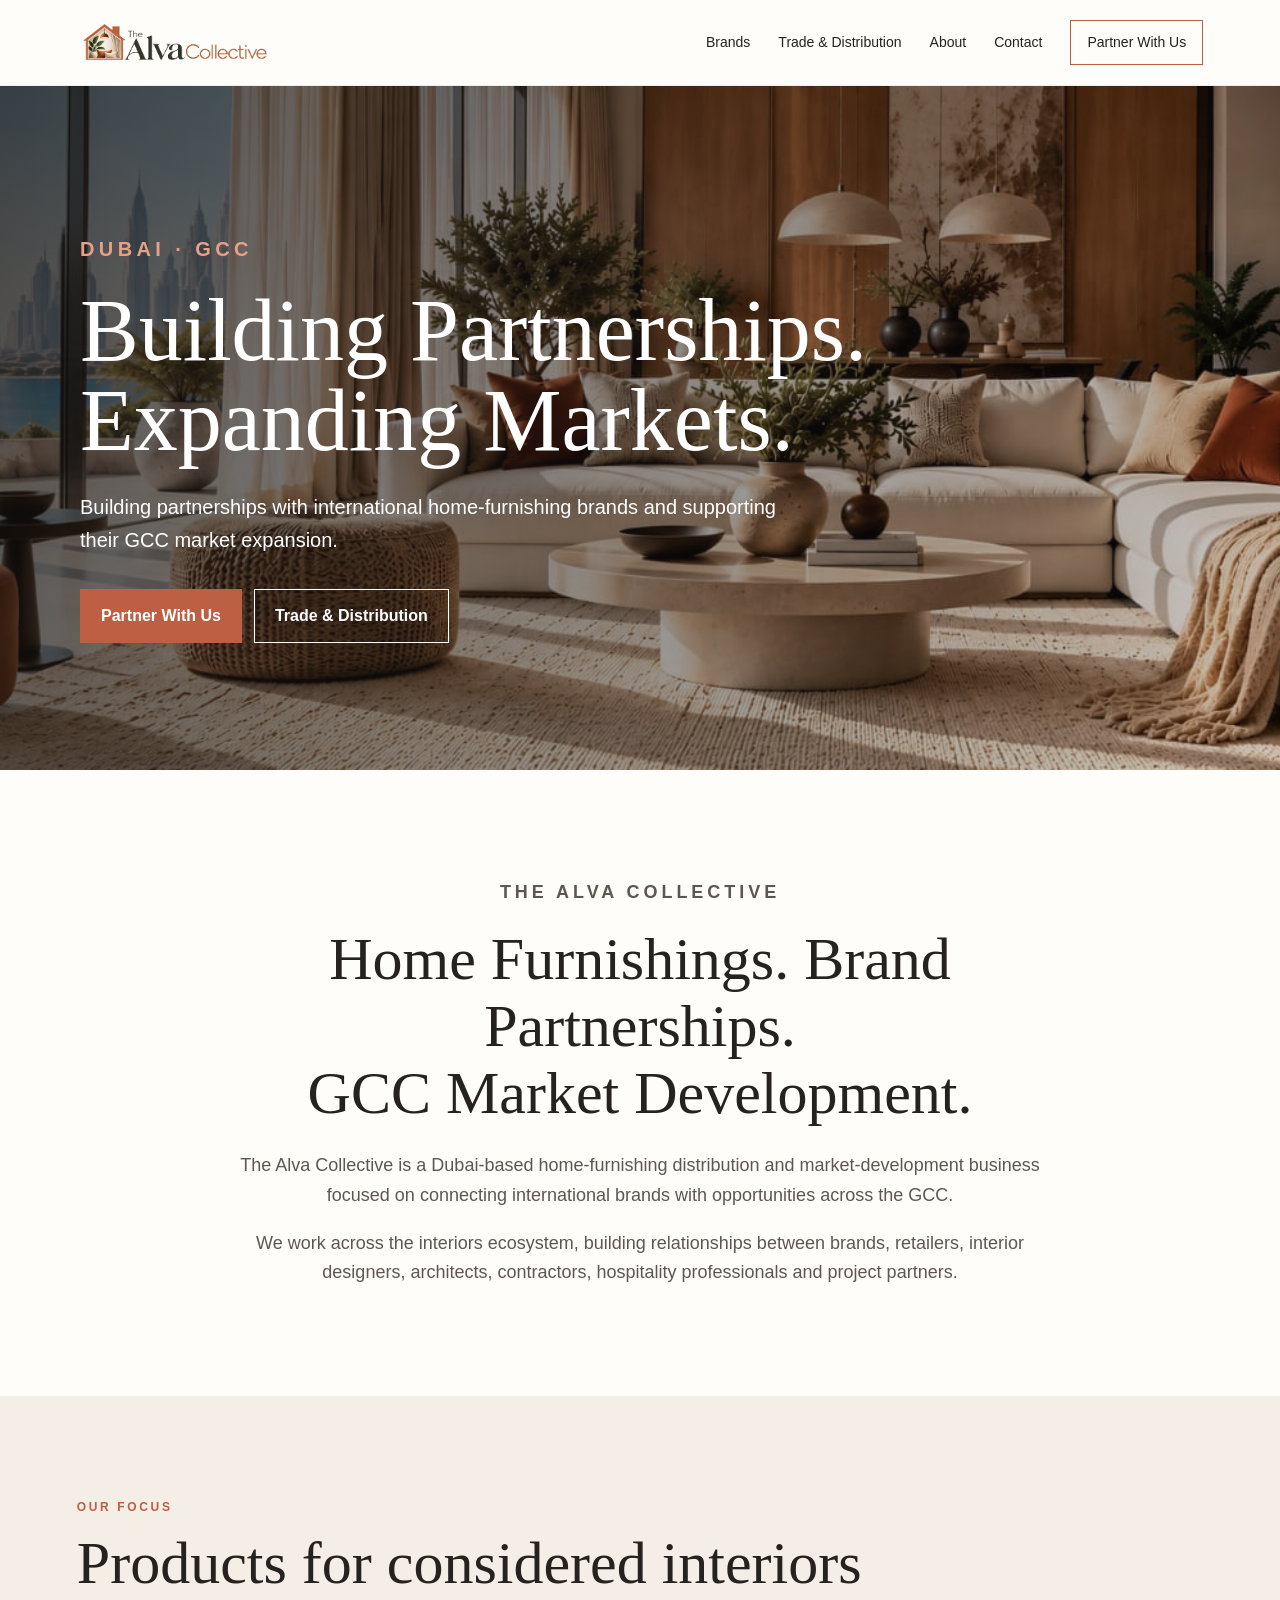
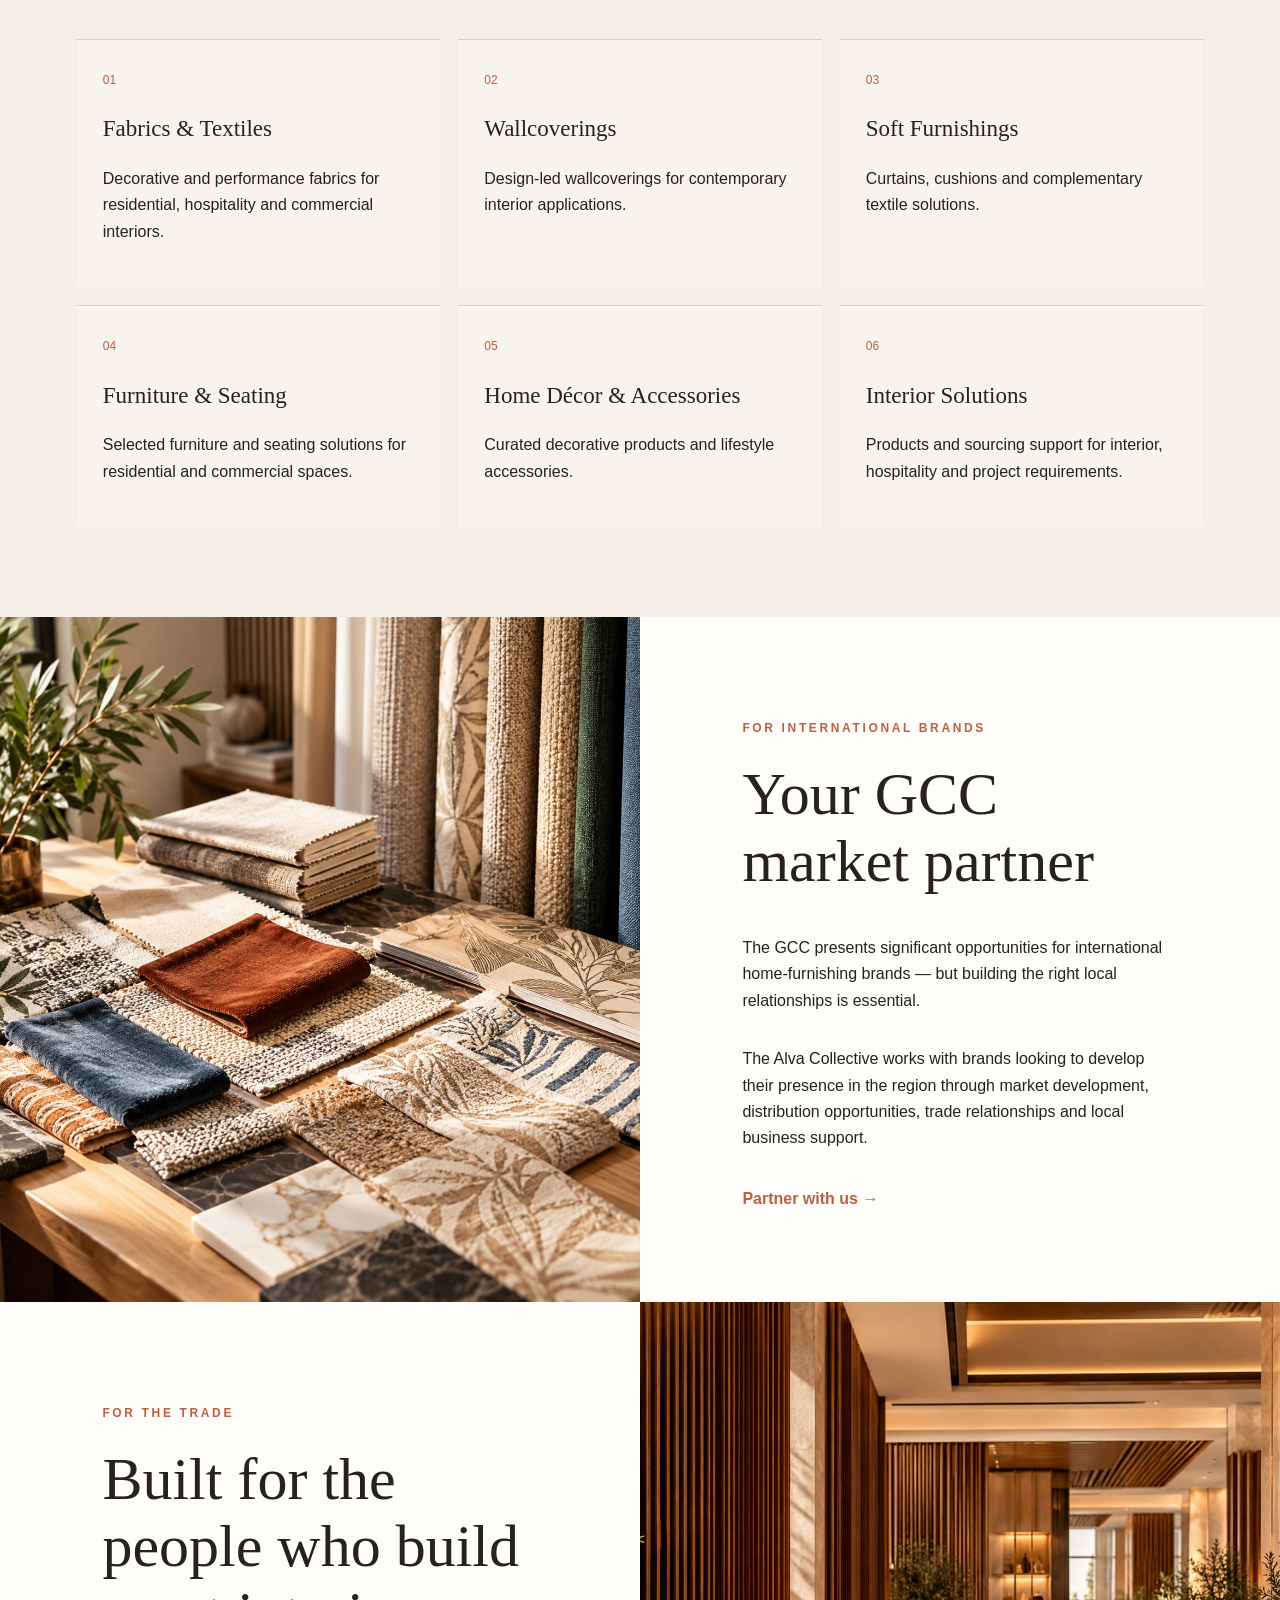
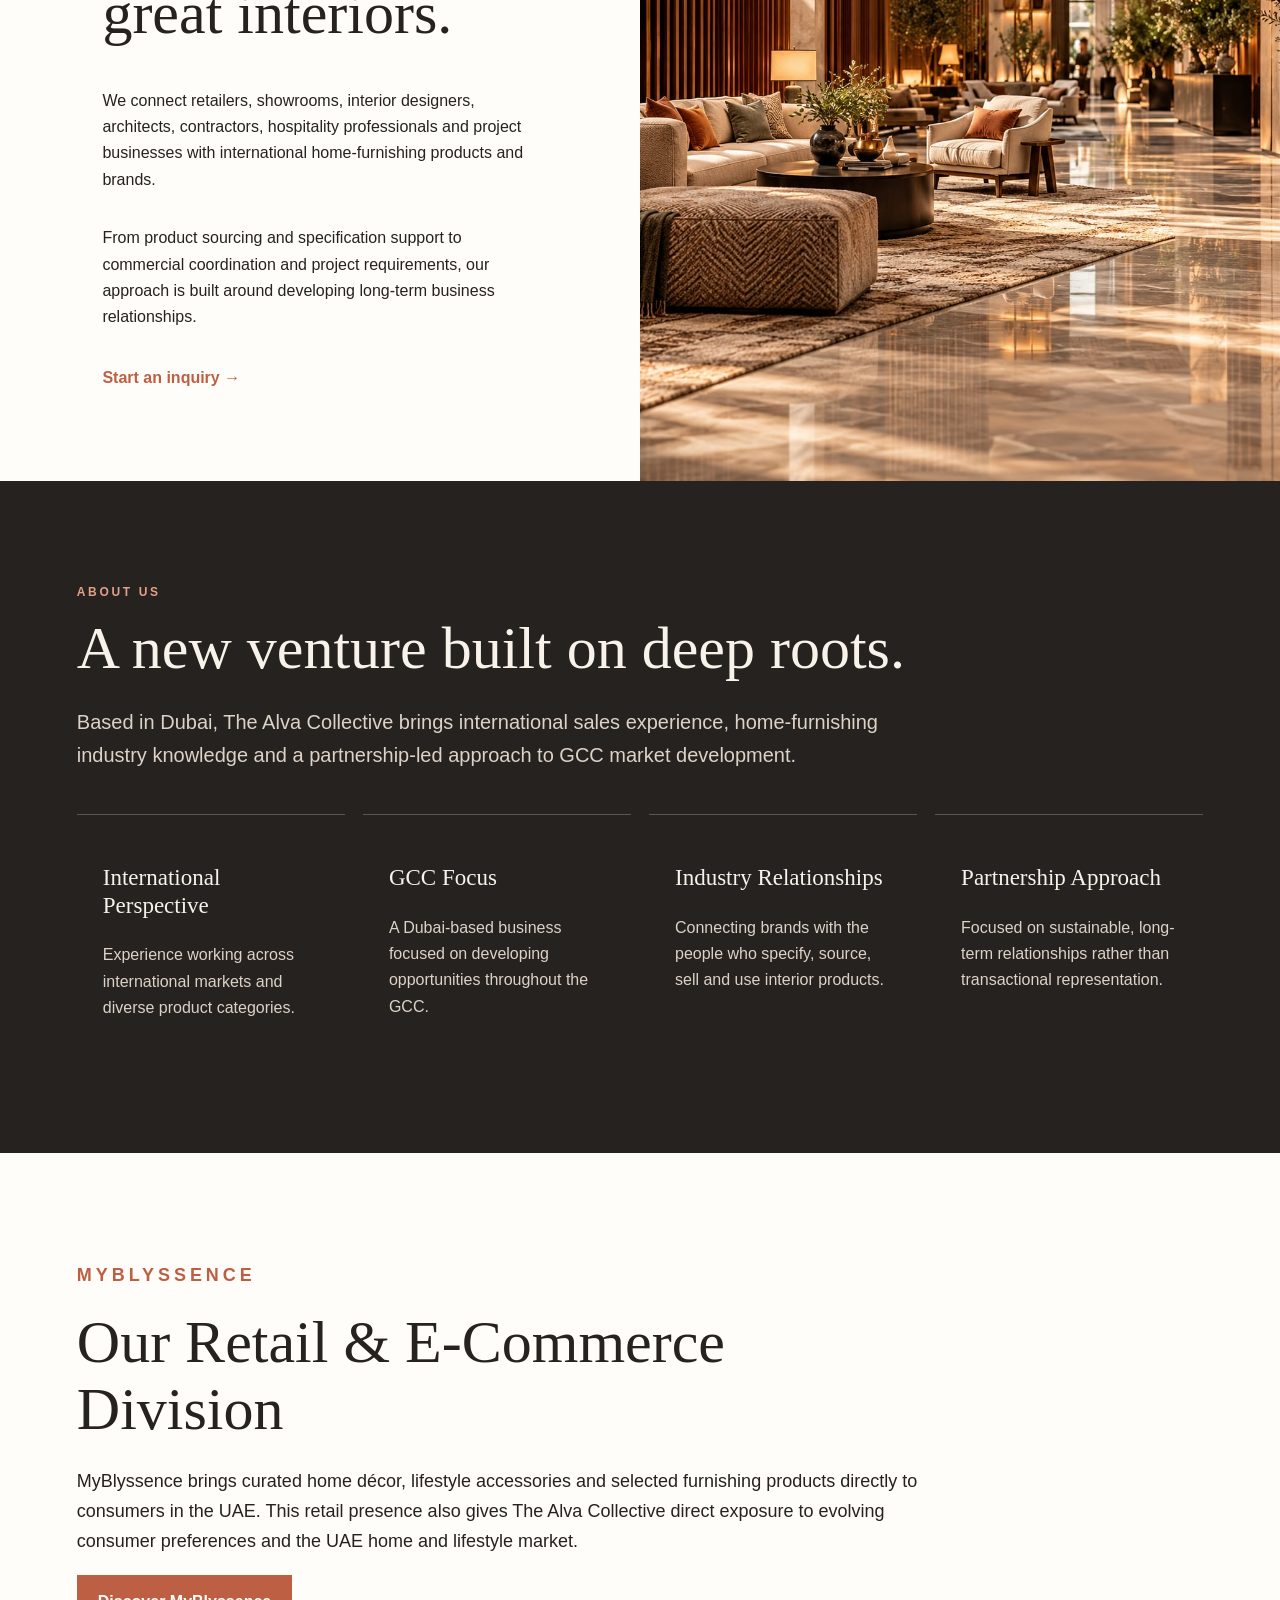
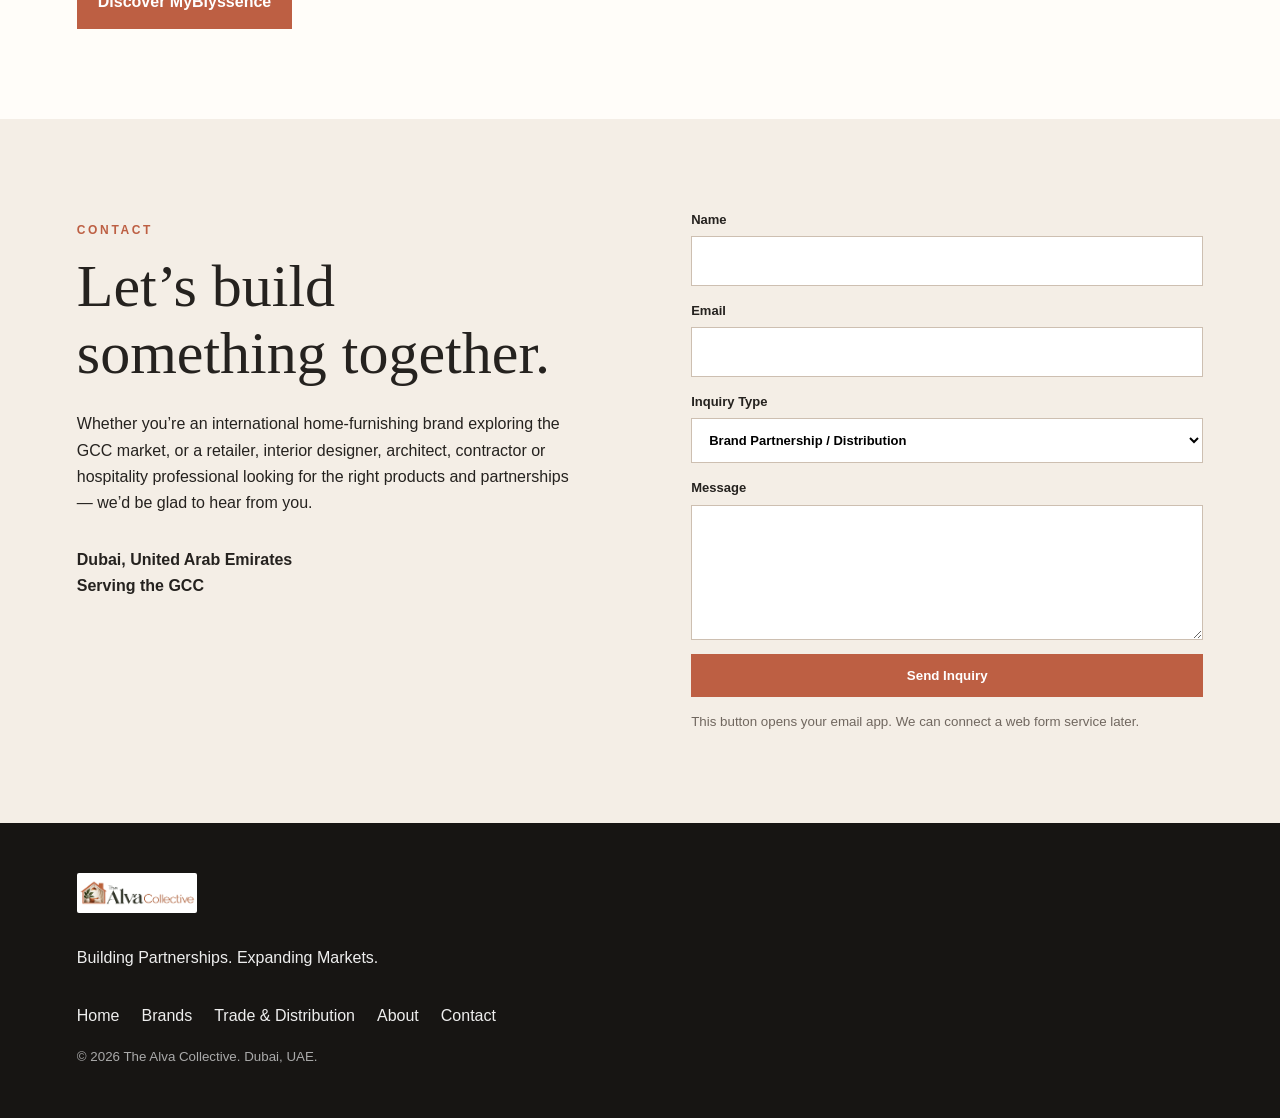
==== commit 346a96b3: "Update index.html" ====
--- a/index.html
+++ b/index.html
@@ -8,5 +8,5 @@
 <section class="split reverse"><div class="visual interior"></div><div class="copy"><p class="eyebrow">FOR THE TRADE</p><h2>Built for the people who build great interiors.</h2><p>We connect retailers, showrooms, interior designers, architects, contractors, hospitality professionals and project businesses with international home-furnishing products and brands.</p><p>From product sourcing and specification support to commercial coordination and project requirements, our approach is built around developing long-term business relationships.</p><a class="textlink" href="#contact">Start an inquiry →</a></div></section>
 <section id="about" class="section dark"><p class="eyebrow">ABOUT US</p><h2>A new venture built on deep roots.</h2><p class="lead">Based in Dubai, The Alva Collective brings international sales experience, home-furnishing industry knowledge and a partnership-led approach to GCC market development.</p><div class="grid four"><article><h3>International Perspective</h3><p>Experience working across international markets and diverse product categories.</p></article><article><h3>GCC Focus</h3><p>A Dubai-based business focused on developing opportunities throughout the GCC.</p></article><article><h3>Industry Relationships</h3><p>Connecting brands with the people who specify, source, sell and use interior products.</p></article><article><h3>Partnership Approach</h3><p>Focused on sustainable, long-term relationships rather than transactional representation.</p></article></div></section>
 <section class="section retail"><p class="eyebrow">MYBLYSSENCE</p><h2>Our Retail & E-Commerce Division</h2><p>MyBlyssence brings curated home décor, lifestyle accessories and selected furnishing products directly to consumers in the UAE. This retail presence also gives The Alva Collective direct exposure to evolving consumer preferences and the UAE home and lifestyle market.</p><a class="btn primary" href="https://www.myblyssence.com" target="_blank" rel="noopener">Discover MyBlyssence</a></section>
-<section id="contact" class="contact"><div><p class="eyebrow">CONTACT</p><h2>Let’s build something together.</h2><p>Whether you’re an international home-furnishing brand exploring the GCC market, or a retailer, interior designer, architect, contractor or hospitality professional looking for the right products and partnerships — we’d be glad to hear from you.</p><p class="location">Dubai, United Arab Emirates<br>Serving the GCC</p></div><form action="mailto:info@thealvacollective.com" method="post" enctype="text/plain"><label>Name<input name="Name" required></label><label>Email<input type="email" name="Email" required></label><label>Inquiry Type<select name="Inquiry Type"><option>Brand Partnership / Distribution</option><option>Retail & Wholesale</option><option>Interior Design & Architecture</option><option>Hospitality & Contract</option><option>Product / Project Inquiry</option><option>Other</option></select></label><label>Message<textarea name="Message" rows="5" required></textarea></label><button class="btn primary" type="submit">Send Inquiry</button><small>This button opens your email app. We can connect a web form service later.</small></form></section>
+<section id="contact" class="contact"><div><p class="eyebrow">CONTACT</p><h2>Let’s build something together.</h2><p>Whether you’re an international home-furnishing brand exploring the GCC market, or a retailer, interior designer, architect, contractor or hospitality professional looking for the right products and partnerships — we’d be glad to hear from you.</p><p class="location">Dubai, United Arab Emirates<br>Serving the GCC</p></div><form action="mailto:hello@thealvacollective.com" method="post" enctype="text/plain"><label>Name<input name="Name" required></label><label>Email<input type="email" name="Email" required></label><label>Inquiry Type<select name="Inquiry Type"><option>Brand Partnership / Distribution</option><option>Retail & Wholesale</option><option>Interior Design & Architecture</option><option>Hospitality & Contract</option><option>Product / Project Inquiry</option><option>Other</option></select></label><label>Message<textarea name="Message" rows="5" required></textarea></label><button class="btn primary" type="submit">Send Inquiry</button><small>This button opens your email app. We can connect a web form service later.</small></form></section>
 </main><footer><img src="logo.png" alt=""><p>Building Partnerships. Expanding Markets.</p><div><a href="#home">Home</a><a href="#brands">Brands</a><a href="#trade">Trade & Distribution</a><a href="#about">About</a><a href="#contact">Contact</a></div><small>© 2026 The Alva Collective. Dubai, UAE.</small></footer><script src="script.js"></script></body></html>
--- a/styles.css
+++ b/styles.css
@@ -1,5 +1,45 @@
 :root{--ink:#25221f;--cream:#f4eee6;--paper:#fffdf9;--terra:#bd5f43;--sage:#74856f;--line:#d8cec2}*{box-sizing:border-box}html{scroll-behavior:smooth}body{margin:0;font-family:Arial,Helvetica,sans-serif;color:var(--ink);background:var(--paper);line-height:1.65}header{height:86px;padding:10px 6vw;display:flex;align-items:center;justify-content:space-between;background:rgba(255,253,249,.96);position:sticky;top:0;z-index:20;border-bottom:1px solid #eee}.brand img{height:65px;width:auto;display:block}nav{display:flex;gap:28px;align-items:center}a{color:inherit;text-decoration:none}nav a{font-size:14px}.pill{border:1px solid var(--terra);padding:10px 16px}.menu{display:none;border:0;background:none;font-size:26px}.hero{min-height:76vh;position:relative;display:grid;place-items:center;overflow:hidden;background:#352f2a}.hero-bg{position:absolute;inset:0;background:linear-gradient(115deg,rgba(22,18,15,.78),rgba(22,18,15,.25)),radial-gradient(circle at 78% 30%,#a87d63 0 10%,transparent 11%),linear-gradient(135deg,#5f493c,#c1a48e 48%,#665448);filter:saturate(.8)}.hero-copy{position:relative;color:white;width:min(1120px,88vw);padding:90px 0}.hero h1{font-family:Georgia,serif;font-weight:400;font-size:clamp(44px,7vw,88px);line-height:1.03;margin:8px 0 24px}.hero p{max-width:700px;font-size:20px}.eyebrow{font-size:12px;letter-spacing:.22em;font-weight:700;color:var(--terra)}.hero .eyebrow,.dark .eyebrow{color:#e5a088}.actions{display:flex;gap:12px;margin-top:32px}.btn{display:inline-block;padding:13px 20px;border:1px solid var(--terra);cursor:pointer;font-weight:700}.primary{background:var(--terra);color:#fff}.ghost{border-color:#fff;color:#fff}.intro,.section,.contact{padding:90px max(6vw,24px)}.intro{max-width:1000px;margin:auto;text-align:center}.intro h2,.section h2,.copy h2,.contact h2{font:400 clamp(34px,5vw,60px)/1.12 Georgia,serif;margin:10px 0 24px}.intro p{font-size:18px;color:#5e5751}.warm{background:var(--cream)}.grid{display:grid;gap:18px;margin-top:42px}.six{grid-template-columns:repeat(3,1fr)}.four{grid-template-columns:repeat(4,1fr)}.grid article{padding:26px;border-top:1px solid var(--line);background:rgba(255,255,255,.28)}.grid article span{font-size:12px;color:var(--terra)}h3{font:400 23px/1.2 Georgia,serif}.split{display:grid;grid-template-columns:1fr 1fr;min-height:620px}.split.reverse .visual{order:2}.split.reverse .copy{order:1}.copy{padding:90px 8vw;display:flex;flex-direction:column;justify-content:center}.visual{min-height:520px}.texture{background:radial-gradient(circle at 30% 30%,#d2b08c 0 3%,transparent 4%),repeating-linear-gradient(45deg,#ad7356 0 16px,#8d5d47 16px 32px)}.interior{background:linear-gradient(120deg,#d9cabb 0 28%,#f0e7dd 28% 55%,#9c806b 55% 70%,#6e7b68 70%)}.textlink{color:var(--terra);font-weight:700;margin-top:18px}.dark{background:var(--ink);color:#f8f2ea}.dark .grid article{border-color:#5d5650;background:transparent}.dark p{color:#ddd2c7}.lead{max-width:850px;font-size:20px}.retail{max-width:1000px}.retail p{font-size:18px}.contact{background:var(--cream);display:grid;grid-template-columns:1fr 1fr;gap:8vw}.contact form{display:grid;gap:14px}.contact label{font-size:13px;font-weight:700}.contact input,.contact select,.contact textarea{display:block;width:100%;margin-top:6px;padding:13px;border:1px solid #cdbfb1;background:#fff;font:inherit}.contact small{color:#70675f}.location{margin-top:30px;font-weight:700}footer{padding:50px 6vw;background:#171513;color:#eee;display:grid;gap:16px}footer img{width:120px;background:#fff;border-radius:2px}footer div{display:flex;gap:22px;flex-wrap:wrap}footer small{color:#aaa}@media(max-width:850px){header{height:76px}.brand img{height:56px}.menu{display:block}nav{display:none;position:absolute;top:76px;left:0;right:0;background:var(--paper);padding:22px 6vw;flex-direction:column;align-items:flex-start;border-bottom:1px solid #ddd}nav.open{display:flex}.hero{min-height:70vh}.six,.four{grid-template-columns:1fr 1fr}.split,.contact{grid-template-columns:1fr}.split.reverse .visual,.split.reverse .copy{order:initial}.visual{min-height:360px}.copy{padding:65px 7vw}}@media(max-width:540px){.six,.four{grid-template-columns:1fr}.actions{flex-direction:column;align-items:flex-start}.hero-copy{padding:70px 0}.intro,.section,.contact{padding:65px 24px}}
 /* Version 2 photography */
-.hero-bg{background-image:linear-gradient(115deg,rgba(22,18,15,.76),rgba(22,18,15,.20)),url('assets/hero.jpg');background-size:cover;background-position:center}
-.texture{background-image:url('assets/materials.jpg');background-size:cover;background-position:center}
-.interior{background-image:url('assets/trade.jpg');background-size:cover;background-position:center}
+.hero-bg{background-image:linear-gradient(115deg,rgba(22,18,15,.76),rgba(22,18,15,.20)),url('hero.jpg');background-size:cover;background-position:center}
+.texture{background-image:url('materials.jpg');background-size:cover;background-position:center}
+.interior{background-image:url('trade.jpg');background-size:cover;background-position:center}
+
+
+/* FINAL IMAGE FIX — GitHub Pages root-level assets */
+.hero {
+  background-image:
+    linear-gradient(90deg, rgba(24,29,31,.80) 0%, rgba(24,29,31,.56) 48%, rgba(24,29,31,.20) 100%),
+    url("./hero.jpg") !important;
+  background-size: cover !important;
+  background-position: center !important;
+  background-repeat: no-repeat !important;
+}
+
+.split-image.materials,
+.materials-image,
+.brand-image {
+  background-image: url("./materials.jpg") !important;
+  background-size: cover !important;
+  background-position: center !important;
+  background-repeat: no-repeat !important;
+}
+
+.split-image.trade,
+.trade-image {
+  background-image: url("./trade.jpg") !important;
+  background-size: cover !important;
+  background-position: center !important;
+  background-repeat: no-repeat !important;
+}
+
+/* Fallback for the current alternating split sections */
+#brands .split-image {
+  background-image: url("./materials.jpg") !important;
+  background-size: cover !important;
+  background-position: center !important;
+}
+#trade .split-image {
+  background-image: url("./trade.jpg") !important;
+  background-size: cover !important;
+  background-position: center !important;
+}
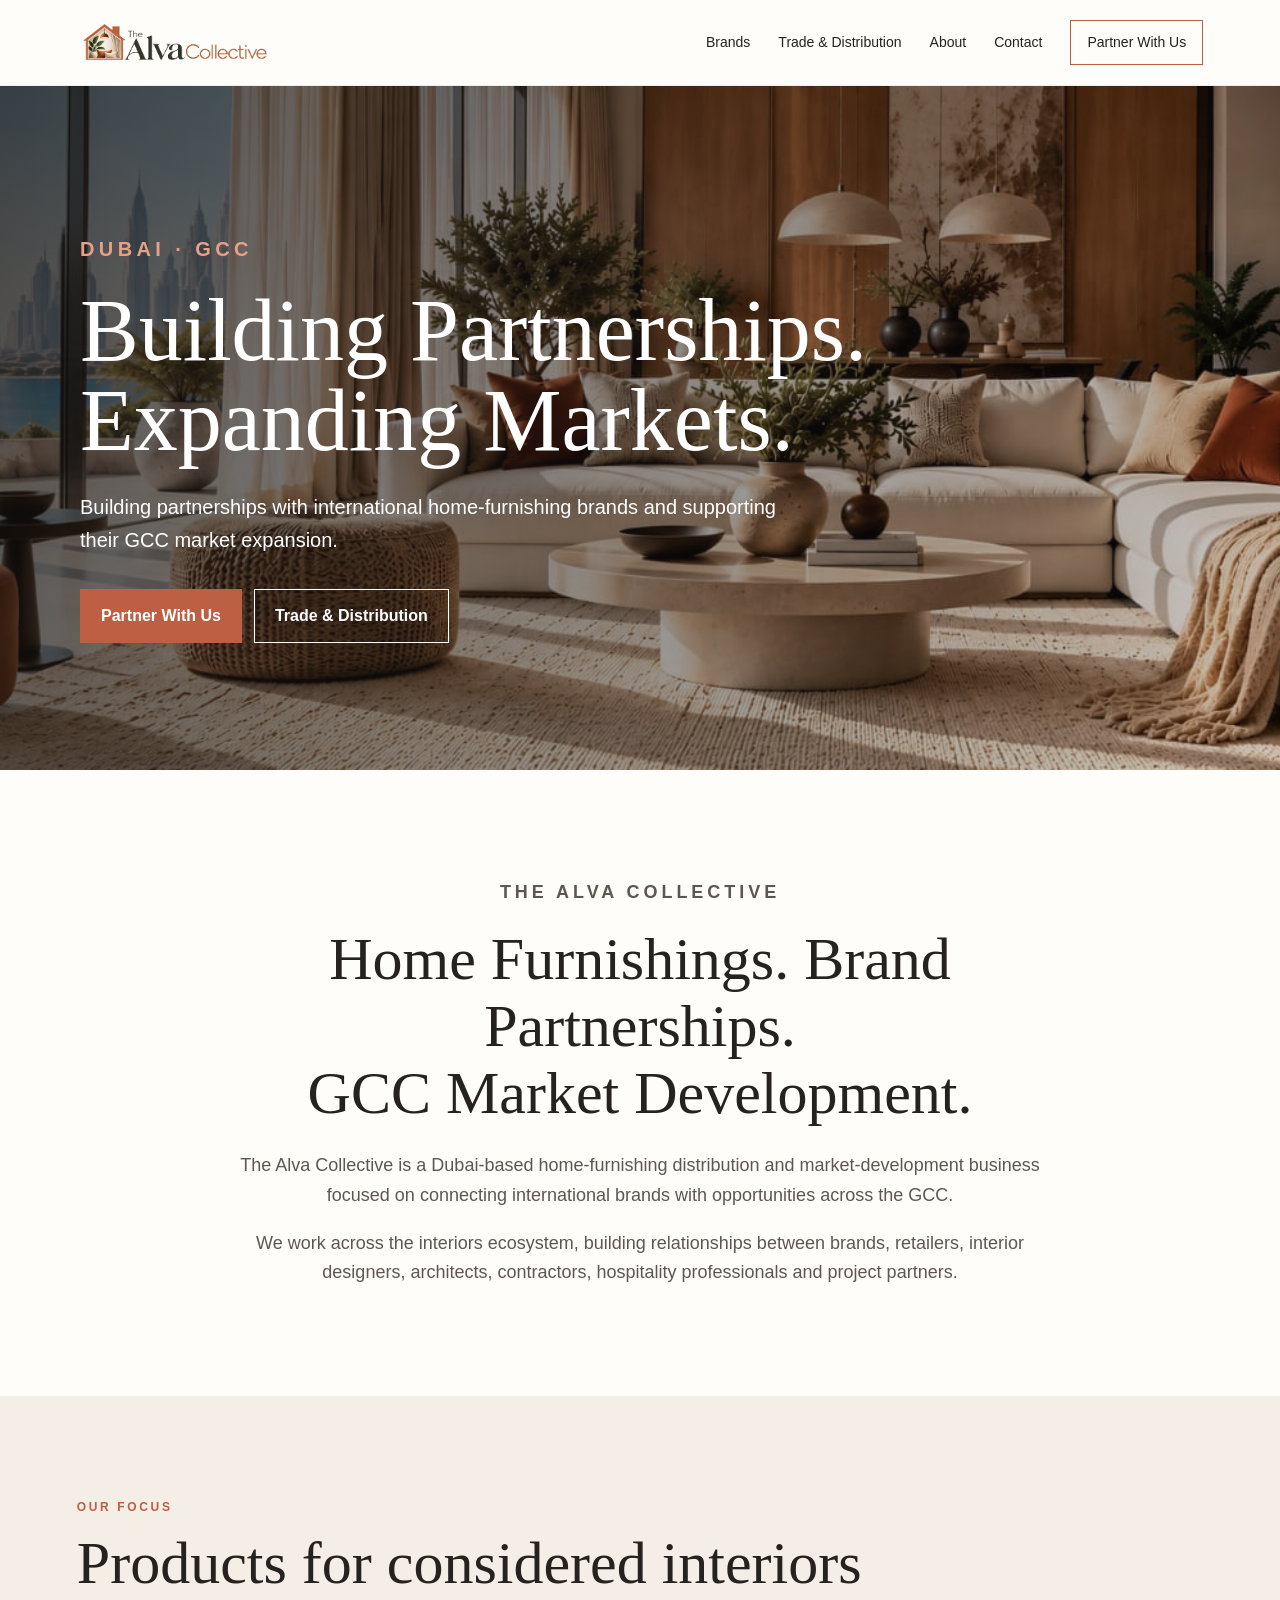
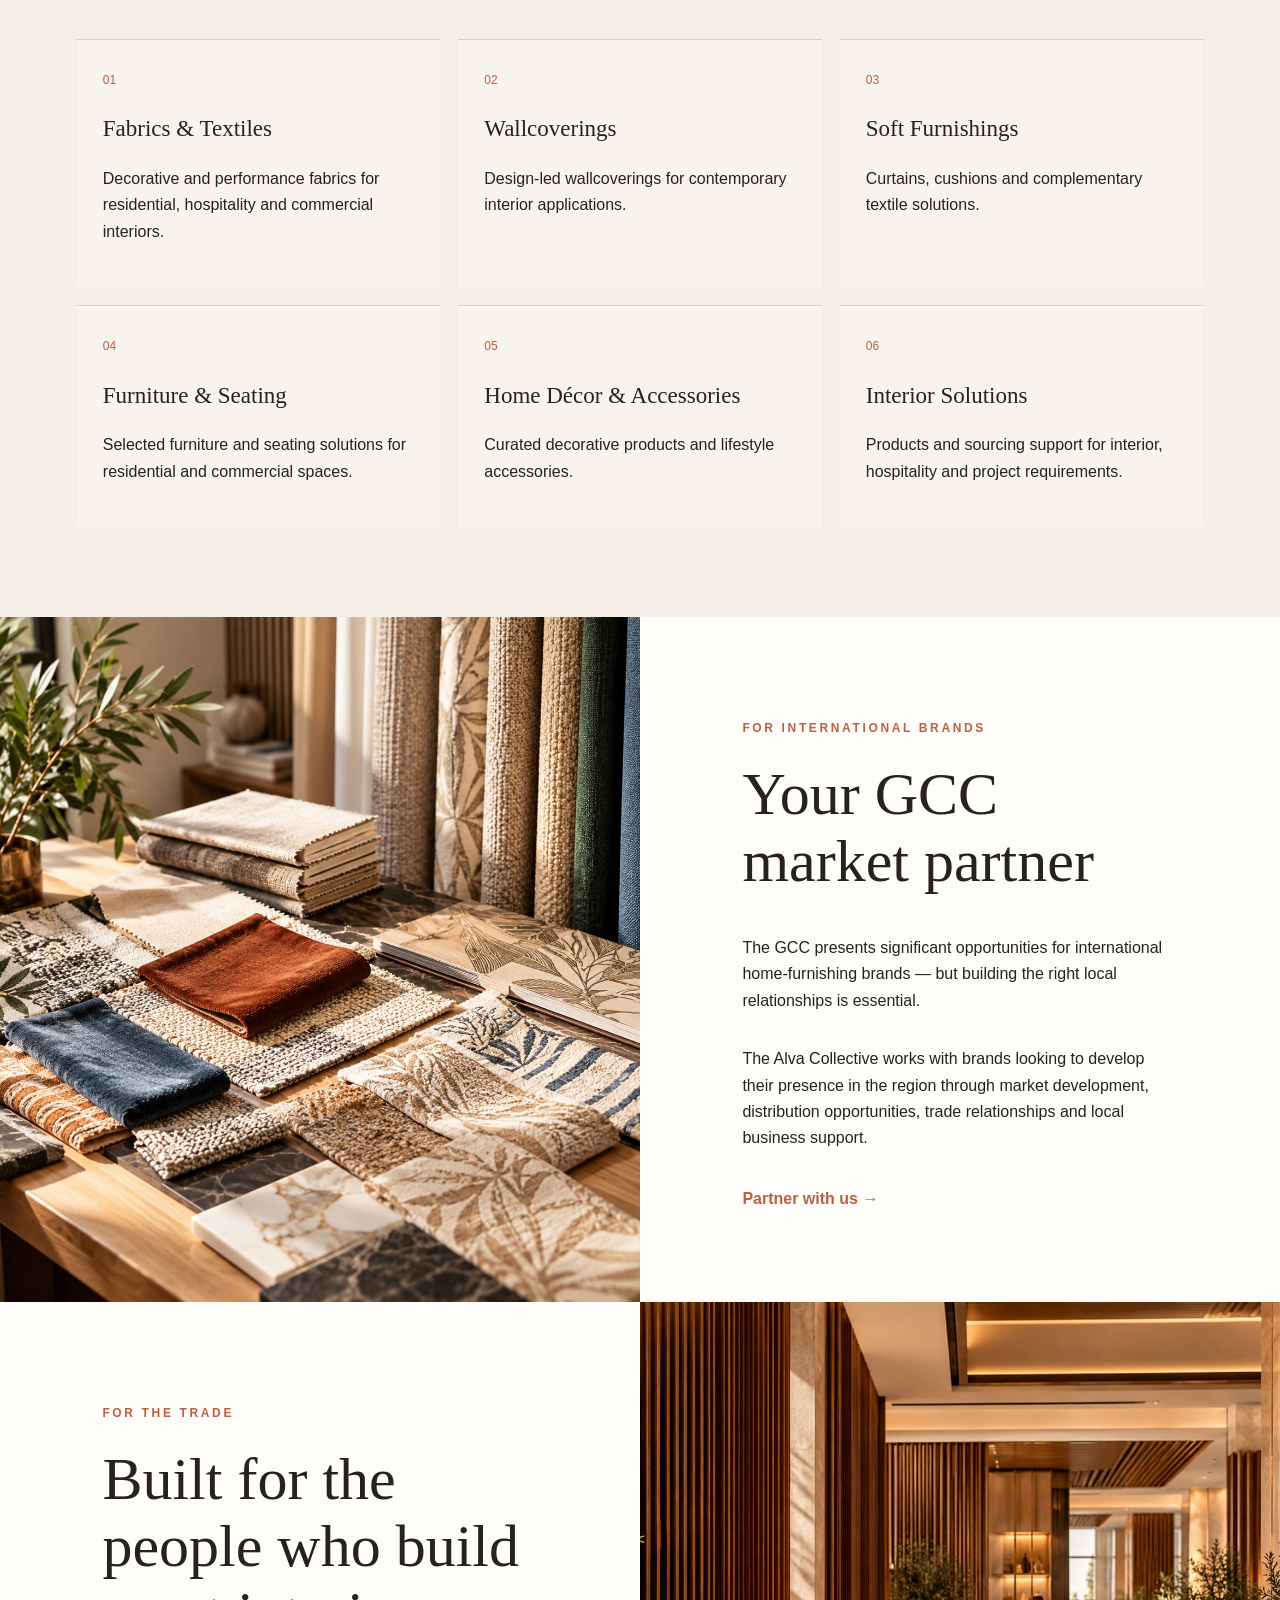
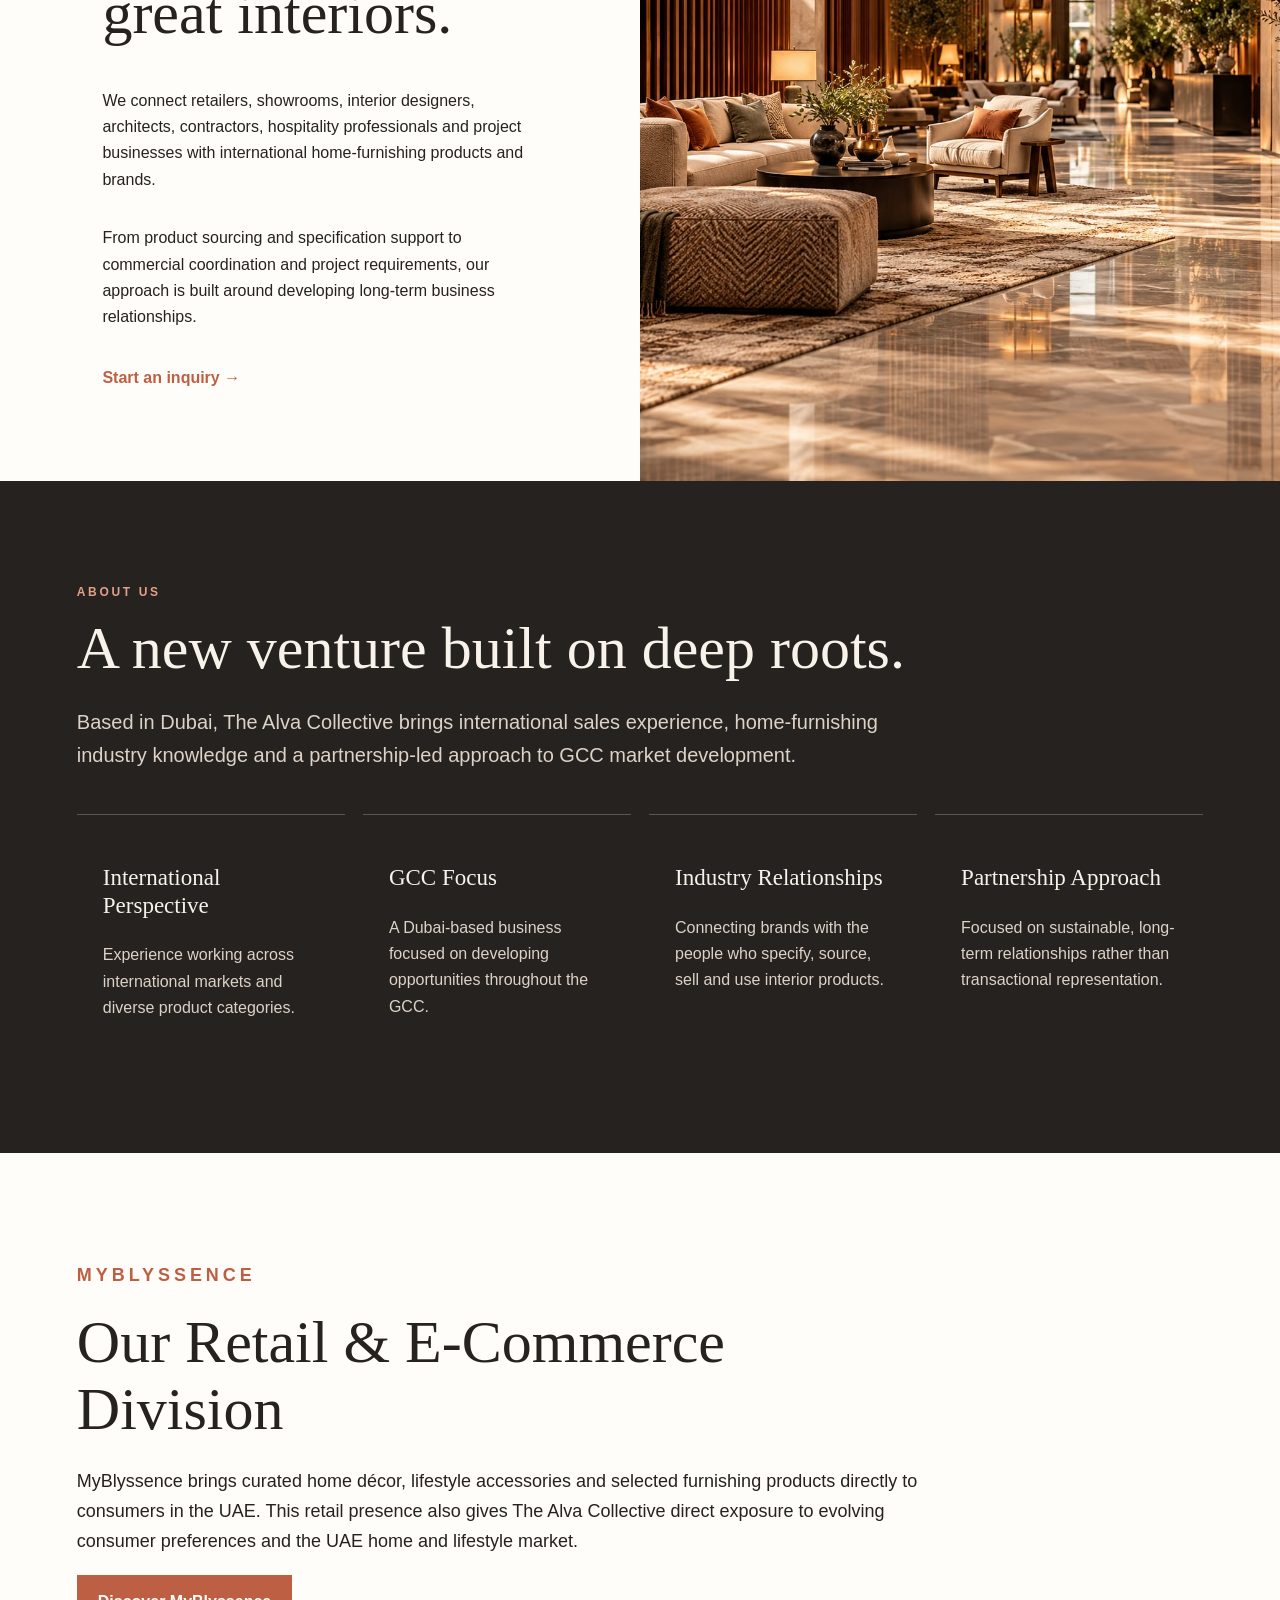
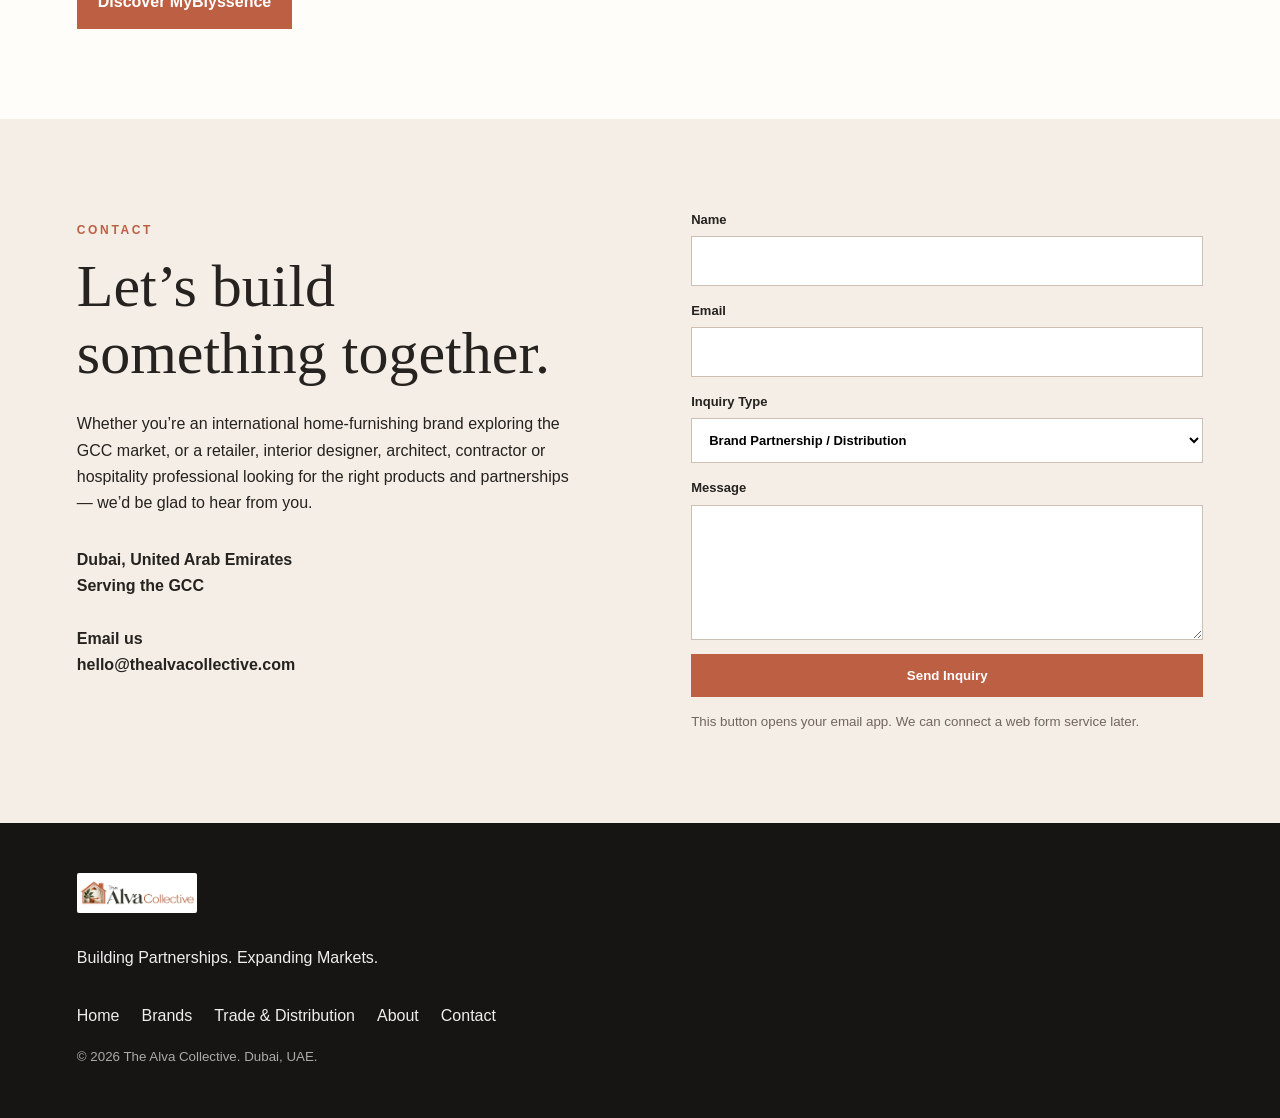
==== commit 93470df7: "Revise contact section with email link Updated the contact section to include an email link and impr" ====
--- a/index.html
+++ b/index.html
@@ -8,5 +8,6 @@
 <section class="split reverse"><div class="visual interior"></div><div class="copy"><p class="eyebrow">FOR THE TRADE</p><h2>Built for the people who build great interiors.</h2><p>We connect retailers, showrooms, interior designers, architects, contractors, hospitality professionals and project businesses with international home-furnishing products and brands.</p><p>From product sourcing and specification support to commercial coordination and project requirements, our approach is built around developing long-term business relationships.</p><a class="textlink" href="#contact">Start an inquiry →</a></div></section>
 <section id="about" class="section dark"><p class="eyebrow">ABOUT US</p><h2>A new venture built on deep roots.</h2><p class="lead">Based in Dubai, The Alva Collective brings international sales experience, home-furnishing industry knowledge and a partnership-led approach to GCC market development.</p><div class="grid four"><article><h3>International Perspective</h3><p>Experience working across international markets and diverse product categories.</p></article><article><h3>GCC Focus</h3><p>A Dubai-based business focused on developing opportunities throughout the GCC.</p></article><article><h3>Industry Relationships</h3><p>Connecting brands with the people who specify, source, sell and use interior products.</p></article><article><h3>Partnership Approach</h3><p>Focused on sustainable, long-term relationships rather than transactional representation.</p></article></div></section>
 <section class="section retail"><p class="eyebrow">MYBLYSSENCE</p><h2>Our Retail & E-Commerce Division</h2><p>MyBlyssence brings curated home décor, lifestyle accessories and selected furnishing products directly to consumers in the UAE. This retail presence also gives The Alva Collective direct exposure to evolving consumer preferences and the UAE home and lifestyle market.</p><a class="btn primary" href="https://www.myblyssence.com" target="_blank" rel="noopener">Discover MyBlyssence</a></section>
-<section id="contact" class="contact"><div><p class="eyebrow">CONTACT</p><h2>Let’s build something together.</h2><p>Whether you’re an international home-furnishing brand exploring the GCC market, or a retailer, interior designer, architect, contractor or hospitality professional looking for the right products and partnerships — we’d be glad to hear from you.</p><p class="location">Dubai, United Arab Emirates<br>Serving the GCC</p></div><form action="mailto:hello@thealvacollective.com" method="post" enctype="text/plain"><label>Name<input name="Name" required></label><label>Email<input type="email" name="Email" required></label><label>Inquiry Type<select name="Inquiry Type"><option>Brand Partnership / Distribution</option><option>Retail & Wholesale</option><option>Interior Design & Architecture</option><option>Hospitality & Contract</option><option>Product / Project Inquiry</option><option>Other</option></select></label><label>Message<textarea name="Message" rows="5" required></textarea></label><button class="btn primary" type="submit">Send Inquiry</button><small>This button opens your email app. We can connect a web form service later.</small></form></section>
+<section id="contact" class="contact"><div><p class="eyebrow">CONTACT</p><h2>Let’s build something together.</h2><p>Whether you’re an international home-furnishing brand exploring the GCC market, or a retailer, interior designer, architect, contractor or hospitality professional looking for the right products and partnerships — we’d be glad to hear from you.<p class="location">Dubai, United Arab Emirates<br>Serving the GCC<br><br>Email us<br><a href="mailto:hello@thealvacollective.com">hello@thealvacollective.com</a>
+</p></div><form action="mailto:hello@thealvacollective.com" method="post" enctype="text/plain"><label>Name<input name="Name" required></label><label>Email<input type="email" name="Email" required></label><label>Inquiry Type<select name="Inquiry Type"><option>Brand Partnership / Distribution</option><option>Retail & Wholesale</option><option>Interior Design & Architecture</option><option>Hospitality & Contract</option><option>Product / Project Inquiry</option><option>Other</option></select></label><label>Message<textarea name="Message" rows="5" required></textarea></label><button class="btn primary" type="submit">Send Inquiry</button><small>This button opens your email app. We can connect a web form service later.</small></form></section>
 </main><footer><img src="logo.png" alt=""><p>Building Partnerships. Expanding Markets.</p><div><a href="#home">Home</a><a href="#brands">Brands</a><a href="#trade">Trade & Distribution</a><a href="#about">About</a><a href="#contact">Contact</a></div><small>© 2026 The Alva Collective. Dubai, UAE.</small></footer><script src="script.js"></script></body></html>
